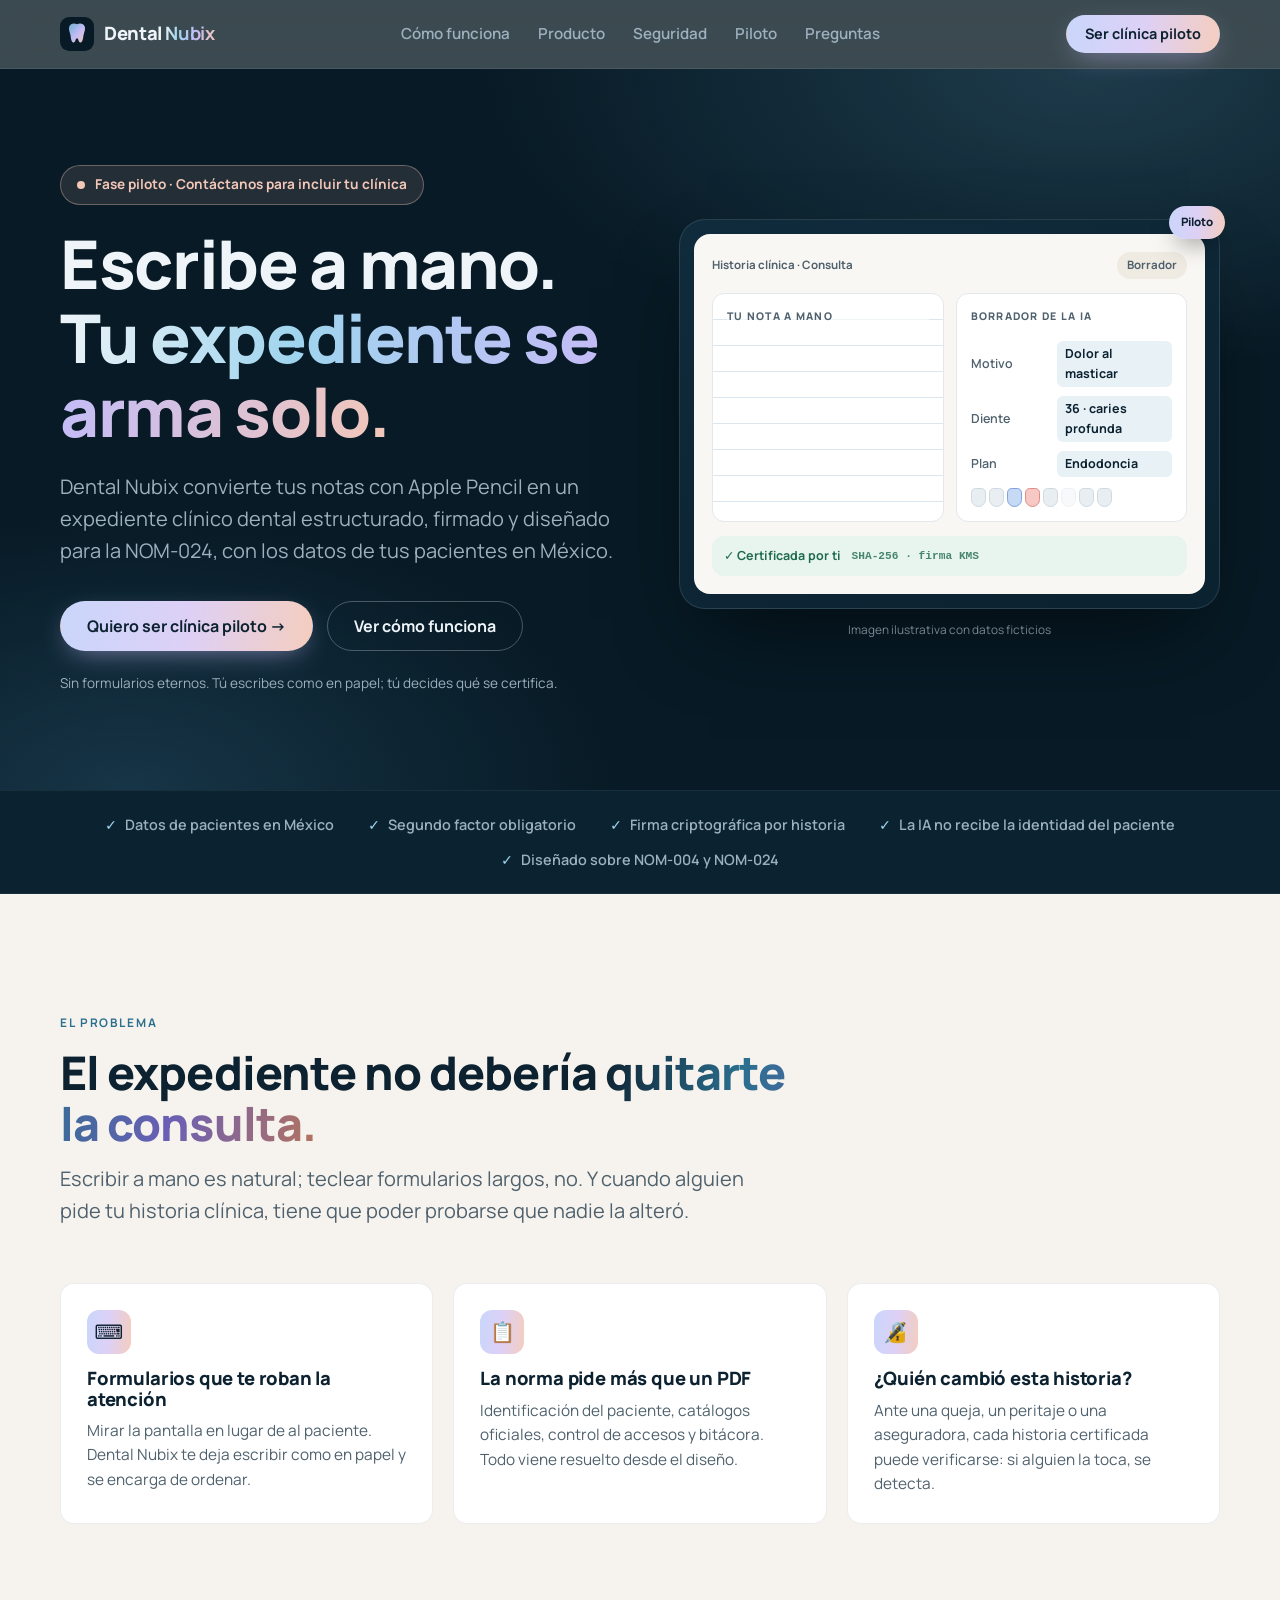
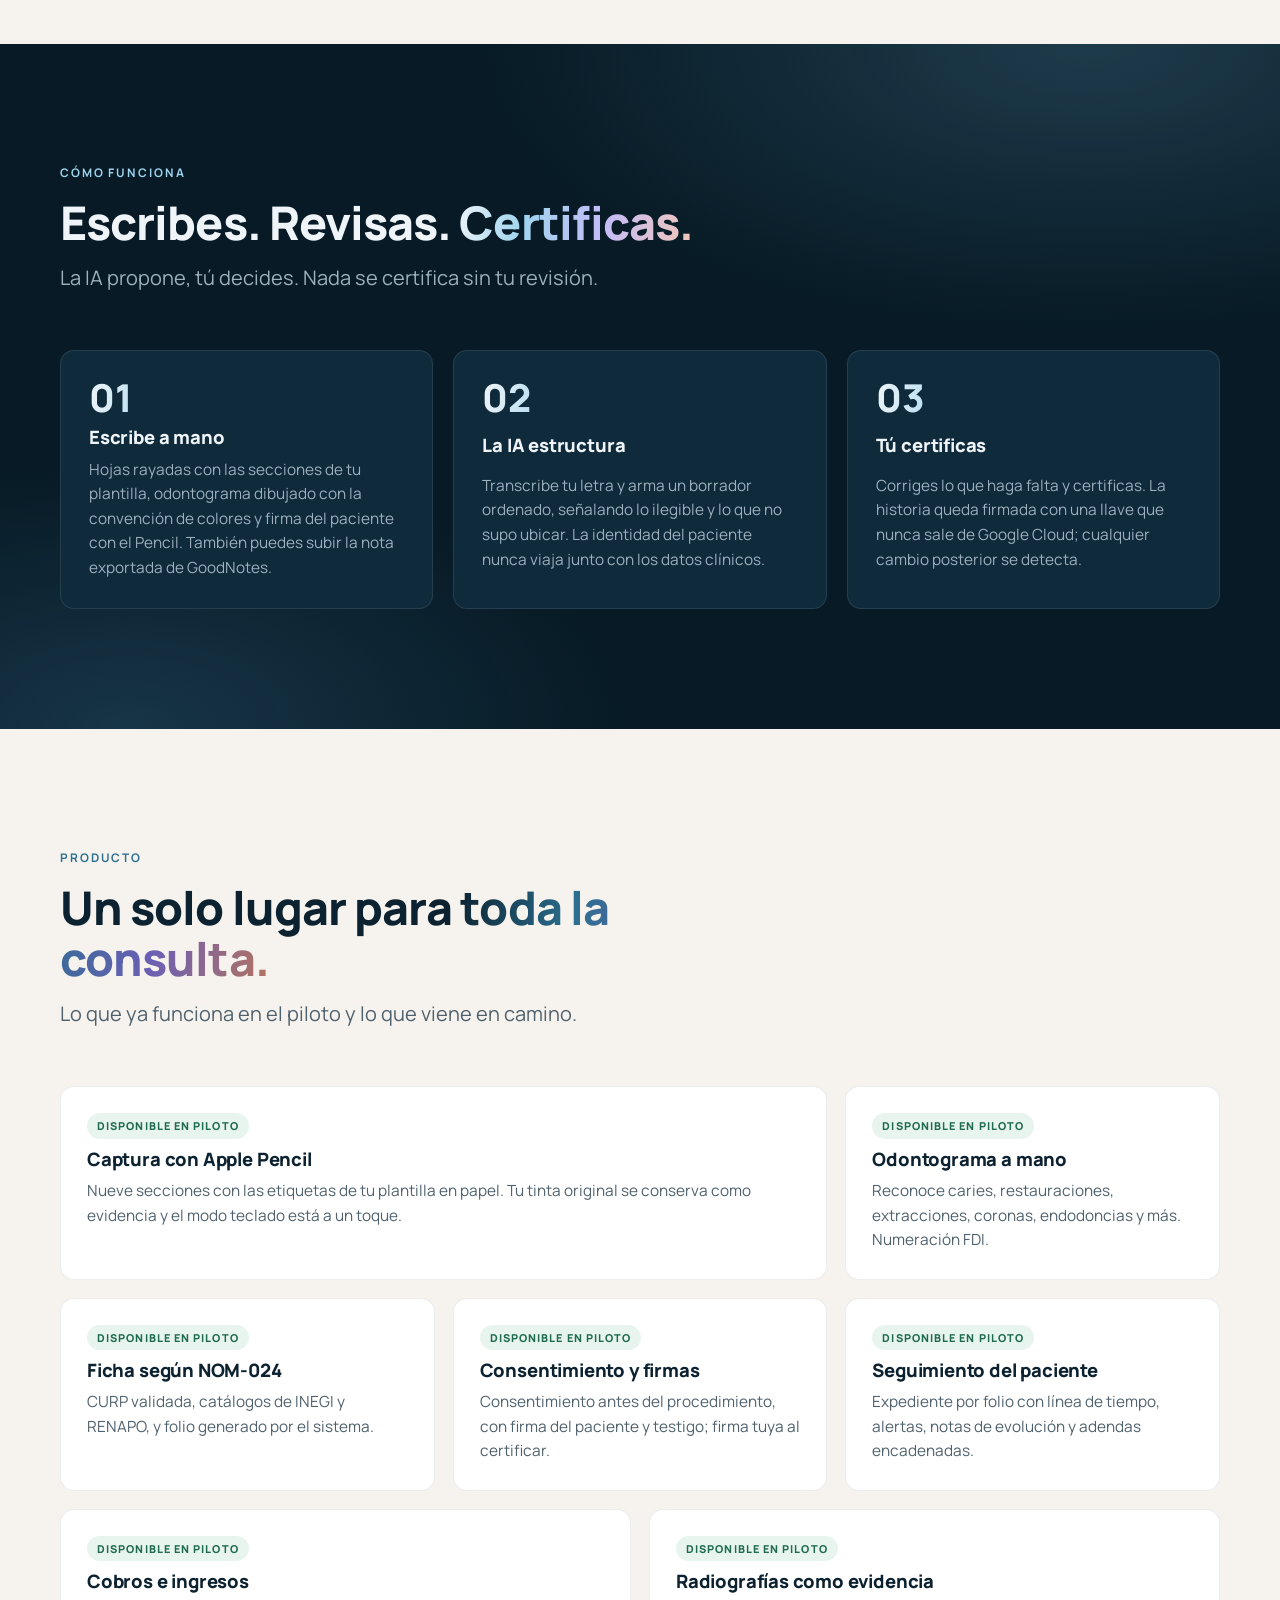
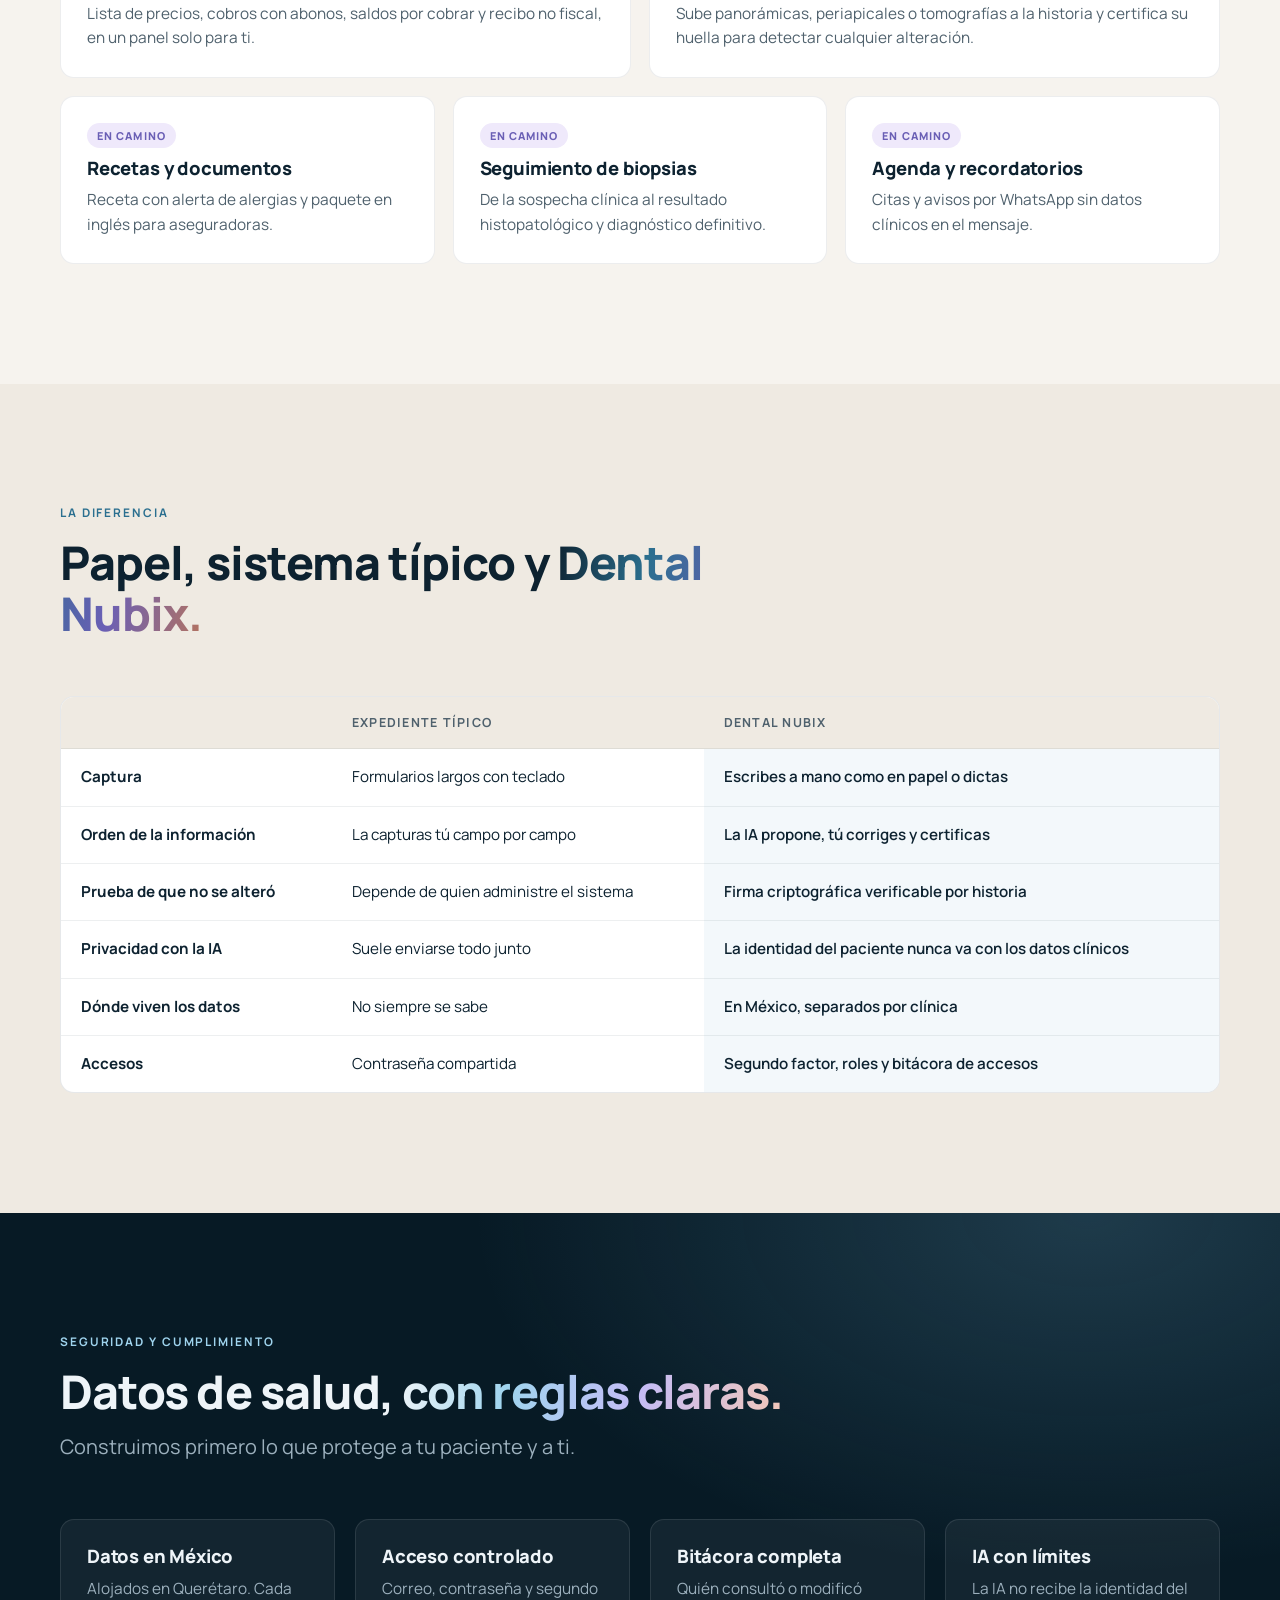
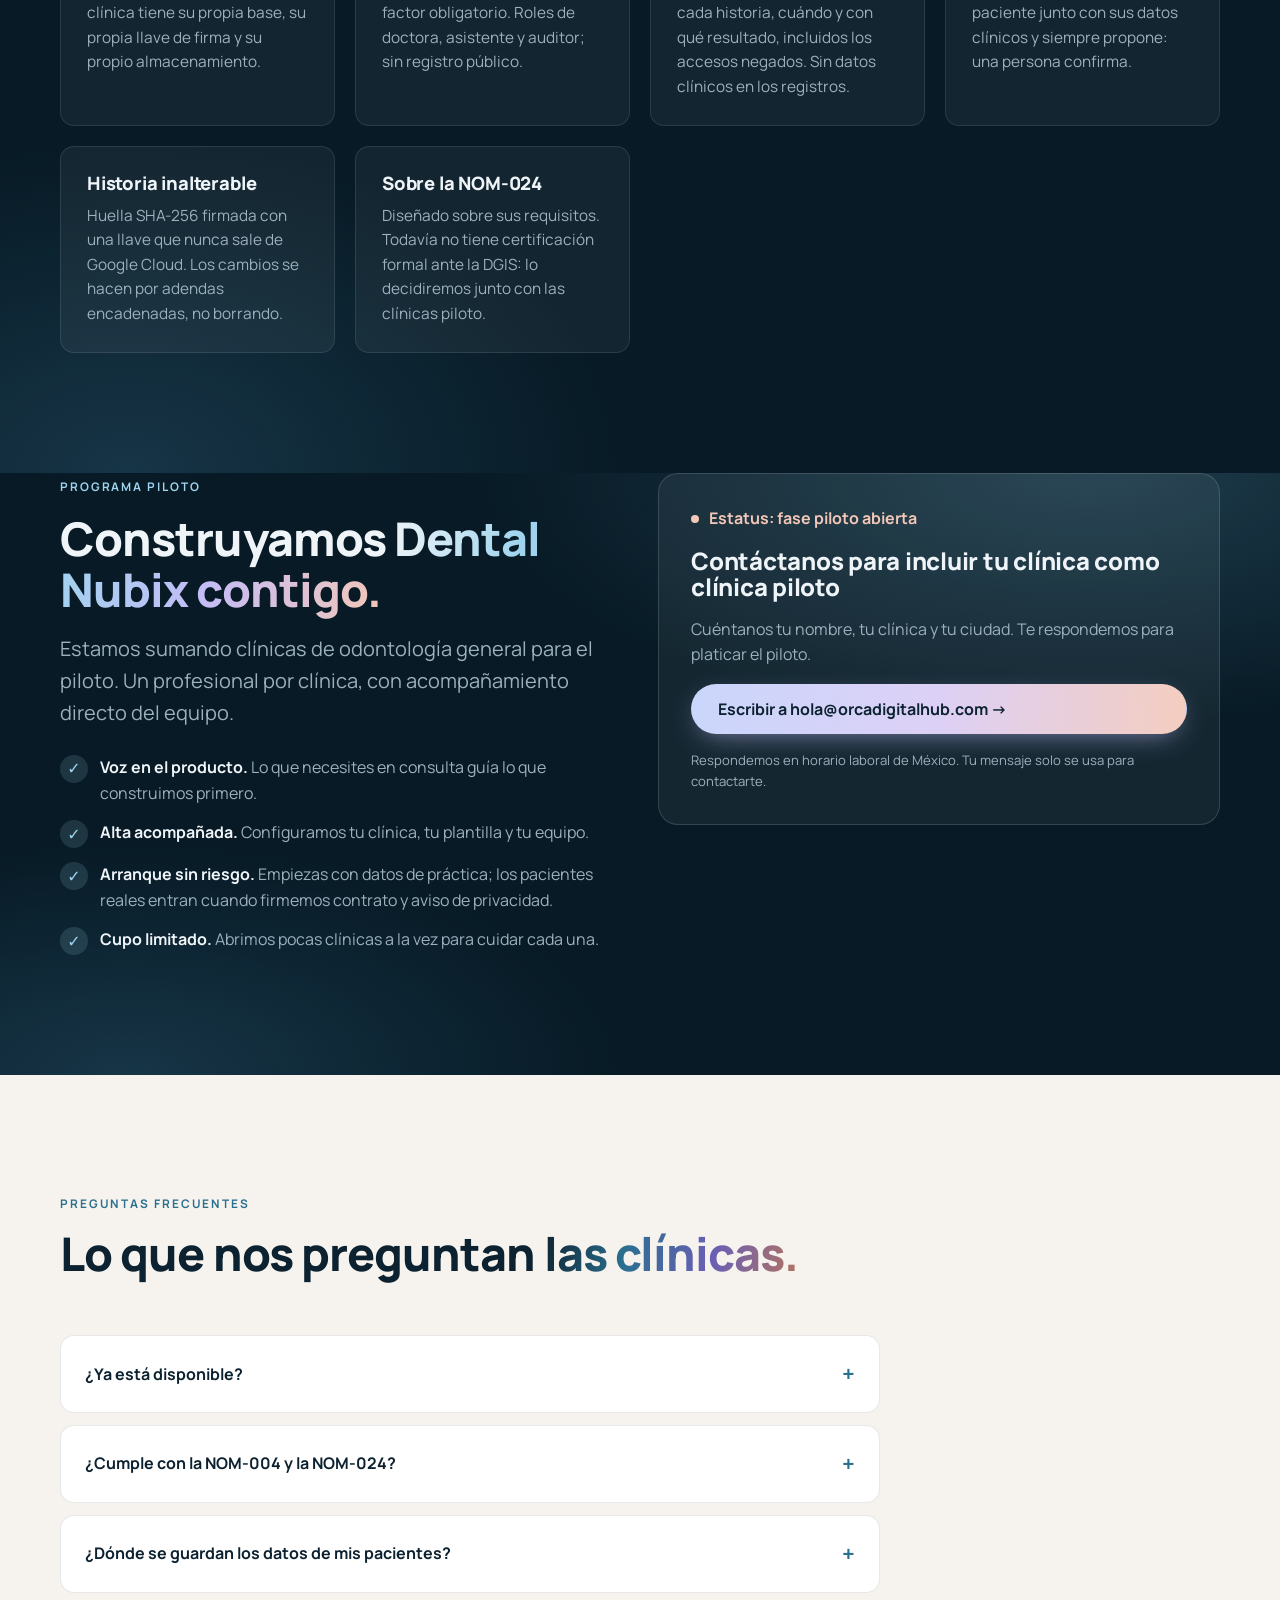
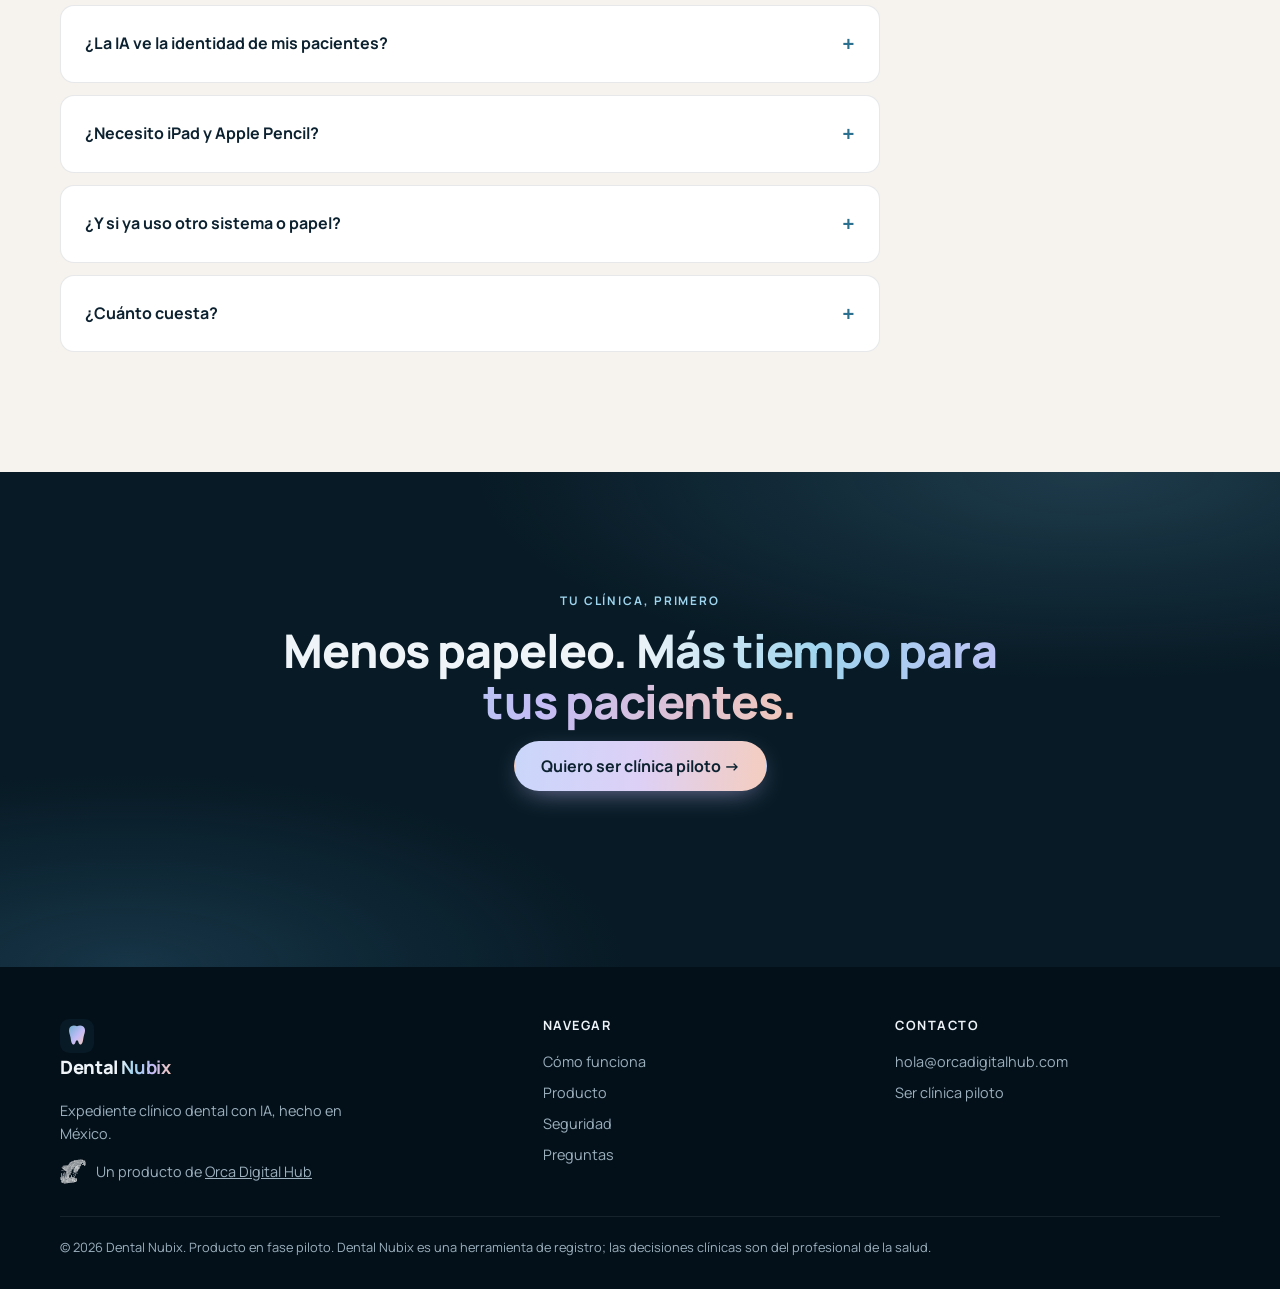
==== index.html @ 97612b0b "Sitio inicial de Dental Nubix (fase piloto) Co-Authored-By: Claude Sonnet 5.5 <noreply@anthropic.com" ====
<!doctype html>
<html lang="es-MX">
<head>
<meta charset="utf-8">
<meta name="viewport" content="width=device-width,initial-scale=1">
<title>Dental Nubix · Expediente clínico dental con IA y Apple Pencil</title>
<meta name="description" content="Escribe a mano con Apple Pencil y Dental Nubix arma tu expediente clínico dental: IA que estructura, firma criptográfica y datos en México. Estamos en fase piloto: contáctanos para ser clínica piloto.">
<link rel="canonical" href="https://dentalnubix.com/">
<link rel="alternate" hreflang="es-MX" href="https://dentalnubix.com/">
<link rel="alternate" hreflang="x-default" href="https://dentalnubix.com/">
<meta name="robots" content="index,follow,max-image-preview:large">
<meta name="theme-color" content="#071a25">
<link rel="icon" href="/favicon.svg" type="image/svg+xml">
<link rel="apple-touch-icon" href="/assets/img/apple-touch-icon.png">
<link rel="preload" href="/assets/fonts/Manrope.woff2" as="font" type="font/woff2" crossorigin>
<link rel="stylesheet" href="/assets/styles.css">
<meta property="og:type" content="website">
<meta property="og:locale" content="es_MX">
<meta property="og:site_name" content="Dental Nubix">
<meta property="og:title" content="Dental Nubix · Escribe a mano. Tu expediente se arma solo.">
<meta property="og:description" content="Expediente clínico dental con Apple Pencil, IA y firma criptográfica. Datos en México. Fase piloto: contáctanos para sumar tu clínica.">
<meta property="og:url" content="https://dentalnubix.com/">
<meta property="og:image" content="https://dentalnubix.com/assets/img/og.png">
<meta property="og:image:width" content="1200"><meta property="og:image:height" content="630">
<meta property="og:image:alt" content="Dental Nubix: expediente clínico dental con IA y Apple Pencil">
<meta name="twitter:card" content="summary_large_image">
<meta name="twitter:title" content="Dental Nubix · Expediente clínico dental con IA">
<meta name="twitter:description" content="Escribe a mano, la IA estructura, tú certificas. Fase piloto abierta para clínicas dentales en México.">
<meta name="twitter:image" content="https://dentalnubix.com/assets/img/og.png">
<script type="application/ld+json">
{"@context":"https://schema.org","@graph":[
{"@type":"Organization","@id":"https://dentalnubix.com/#org","name":"Dental Nubix","url":"https://dentalnubix.com/","logo":"https://dentalnubix.com/assets/img/logo.svg","parentOrganization":{"@type":"Organization","name":"Orca Digital Hub"},"email":"hola@orcadigitalhub.com","areaServed":"MX"},
{"@type":"WebSite","@id":"https://dentalnubix.com/#web","url":"https://dentalnubix.com/","name":"Dental Nubix","inLanguage":"es-MX","publisher":{"@id":"https://dentalnubix.com/#org"}},
{"@type":"SoftwareApplication","name":"Dental Nubix","applicationCategory":"HealthApplication","applicationSubCategory":"Expediente clínico electrónico para odontología","operatingSystem":"iPadOS, Web","inLanguage":"es-MX","description":"Expediente clínico electrónico para clínicas dentales en México con captura a mano con Apple Pencil, IA que estructura la historia, firma criptográfica y datos alojados en México. En fase piloto.","url":"https://dentalnubix.com/","publisher":{"@id":"https://dentalnubix.com/#org"}},
{"@type":"FAQPage","mainEntity":[
{"@type":"Question","name":"¿Qué es Dental Nubix?","acceptedAnswer":{"@type":"Answer","text":"Es un expediente clínico electrónico para odontología. Escribes a mano con Apple Pencil, la IA propone un borrador estructurado, tú lo revisas y lo certificas con firma criptográfica."}},
{"@type":"Question","name":"¿Ya está disponible?","acceptedAnswer":{"@type":"Answer","text":"Está en fase piloto. Estamos sumando clínicas dentales piloto; contáctanos para incluir la tuya."}},
{"@type":"Question","name":"¿Cumple con la NOM-004 y la NOM-024?","acceptedAnswer":{"@type":"Answer","text":"Se diseñó sobre los requisitos de la NOM-004-SSA3-2012 y la NOM-024-SSA3-2012: ficha de identificación, catálogos oficiales, doble factor, roles, bitácora y documentos con integridad verificable. Aún no cuenta con certificación formal ante la DGIS."}},
{"@type":"Question","name":"¿Dónde se guardan los datos de mis pacientes?","acceptedAnswer":{"@type":"Answer","text":"En México. Cada clínica tiene su propia base de datos, su propia llave de firma y su propio almacenamiento, separados de los demás."}},
{"@type":"Question","name":"¿La IA ve la identidad de mis pacientes?","acceptedAnswer":{"@type":"Answer","text":"No. La IA nunca recibe la identidad del paciente junto con sus datos clínicos, y lo que propone lo confirma siempre una persona."}},
{"@type":"Question","name":"¿Necesito iPad y Apple Pencil?","acceptedAnswer":{"@type":"Answer","text":"La experiencia está pensada para iPad con Apple Pencil, y también puedes capturar con teclado o cargar notas escritas a mano en PDF."}},
{"@type":"Question","name":"¿Cuánto cuesta?","acceptedAnswer":{"@type":"Answer","text":"Durante el piloto definimos las condiciones junto con las clínicas participantes. Escríbenos y te contamos."}}
]}]}
</script>
</head>
<body>
<a class="skip" href="#contenido">Saltar al contenido</a>

<header class="top">
  <div class="wrap bar">
    <a class="brand" href="/" aria-label="Dental Nubix, inicio"><img src="/assets/img/logo.svg" width="34" height="34" alt=""><span>Dental <b>Nubix</b></span></a>
    <nav class="main" aria-label="Principal">
      <a href="#como-funciona">Cómo funciona</a>
      <a href="#producto">Producto</a>
      <a href="#seguridad">Seguridad</a>
      <a href="#piloto">Piloto</a>
      <a href="#faq">Preguntas</a>
    </nav>
    <a class="btn btn-pill btn-sm" href="#piloto">Ser clínica piloto</a>
  </div>
</header>

<main id="contenido">

<section class="ocean hero">
  <div class="wrap hero-grid">
    <div>
      <a class="pilot-chip" href="#piloto"><span class="pulse"></span>Fase piloto · Contáctanos para incluir tu clínica</a>
      <h1 class="two">Escribe a mano. <b>Tu expediente se arma solo.</b></h1>
      <p class="lead">Dental Nubix convierte tus notas con Apple Pencil en un expediente clínico dental estructurado, firmado y diseñado para la NOM-024, con los datos de tus pacientes en México.</p>
      <div class="cta-row">
        <a class="btn btn-pill" href="#piloto">Quiero ser clínica piloto →</a>
        <a class="btn btn-ghost" href="#como-funciona">Ver cómo funciona</a>
      </div>
      <p class="hero-note">Sin formularios eternos. Tú escribes como en papel; tú decides qué se certifica.</p>
    </div>

    <div class="hero-vis">
      <div class="mock" aria-hidden="true">
        <span class="float-badge">Piloto</span>
        <div class="mock-inner">
          <div class="mock-bar"><span>Historia clínica · Consulta</span><i>Borrador</i></div>
          <div class="panes">
            <div class="pane note">
              <small>Tu nota a mano</small>
              <svg viewBox="0 0 200 110" class="draw"><path d="M6 14c10-8 12 8 22 0s10 8 20 0 12 6 22-2 10 6 20 0 14 4 22-2"/><path d="M6 40c12-8 12 8 24 0s12 8 24-2 12 6 24 0 12 6 24-2 14 4 24-1"/><path d="M6 66c10-6 14 8 26 0s10 6 22 0 14 6 26-2 10 6 22 0"/><path d="M6 92c14-8 12 8 26 0s12 6 24-2 16 6 28 0"/></svg>
            </div>
            <div class="pane struct">
              <small>Borrador de la IA</small>
              <div class="field"><span>Motivo</span><b>Dolor al masticar</b></div>
              <div class="field"><span>Diente</span><b>36 · caries profunda</b></div>
              <div class="field"><span>Plan</span><b>Endodoncia</b></div>
              <div class="teeth" title="Odontograma">
                <i></i><i></i><i class="b"></i><i class="r"></i><i></i><i class="x"></i><i></i><i></i>
              </div>
            </div>
          </div>
          <div class="signed"><span>✓ Certificada por ti</span><code>SHA-256 · firma KMS</code></div>
        </div>
      </div>
      <p class="fake">Imagen ilustrativa con datos ficticios</p>
    </div>
  </div>
</section>

<section class="trust" aria-label="Garantías">
  <div class="wrap"><ul>
    <li>Datos de pacientes en México</li>
    <li>Segundo factor obligatorio</li>
    <li>Firma criptográfica por historia</li>
    <li>La IA no recibe la identidad del paciente</li>
    <li>Diseñado sobre NOM-004 y NOM-024</li>
  </ul></div>
</section>

<section id="problema">
  <div class="wrap">
    <div class="head rv"><span class="eyebrow">El problema</span><h2 class="two">El expediente no debería <b>quitarte la consulta.</b></h2><p class="lead">Escribir a mano es natural; teclear formularios largos, no. Y cuando alguien pide tu historia clínica, tiene que poder probarse que nadie la alteró.</p></div>
    <div class="grid g3">
      <article class="card rv"><div class="ico">⌨️</div><h3>Formularios que te roban la atención</h3><p>Mirar la pantalla en lugar de al paciente. Dental Nubix te deja escribir como en papel y se encarga de ordenar.</p></article>
      <article class="card rv"><div class="ico">📋</div><h3>La norma pide más que un PDF</h3><p>Identificación del paciente, catálogos oficiales, control de accesos y bitácora. Todo viene resuelto desde el diseño.</p></article>
      <article class="card rv"><div class="ico">🔏</div><h3>¿Quién cambió esta historia?</h3><p>Ante una queja, un peritaje o una aseguradora, cada historia certificada puede verificarse: si alguien la toca, se detecta.</p></article>
    </div>
  </div>
</section>

<section class="ocean" id="como-funciona">
  <div class="wrap">
    <div class="head rv"><span class="eyebrow">Cómo funciona</span><h2 class="two">Escribes. Revisas. <b>Certificas.</b></h2><p class="lead">La IA propone, tú decides. Nada se certifica sin tu revisión.</p></div>
    <div class="steps">
      <div class="step rv"><h3>Escribe a mano</h3><p>Hojas rayadas con las secciones de tu plantilla, odontograma dibujado con la convención de colores y firma del paciente con el Pencil. También puedes subir la nota exportada de GoodNotes.</p></div>
      <div class="step rv"><h3>La IA estructura</h3><p>Transcribe tu letra y arma un borrador ordenado, señalando lo ilegible y lo que no supo ubicar. La identidad del paciente nunca viaja junto con los datos clínicos.</p></div>
      <div class="step rv"><h3>Tú certificas</h3><p>Corriges lo que haga falta y certificas. La historia queda firmada con una llave que nunca sale de Google Cloud; cualquier cambio posterior se detecta.</p></div>
    </div>
  </div>
</section>

<section id="producto">
  <div class="wrap">
    <div class="head rv"><span class="eyebrow">Producto</span><h2 class="two">Un solo lugar para <b>toda la consulta.</b></h2><p class="lead">Lo que ya funciona en el piloto y lo que viene en camino.</p></div>
    <div class="feat">
      <article class="card w4 rv"><span class="tag">Disponible en piloto</span><h3>Captura con Apple Pencil</h3><p>Nueve secciones con las etiquetas de tu plantilla en papel. Tu tinta original se conserva como evidencia y el modo teclado está a un toque.</p></article>
      <article class="card w2 rv"><span class="tag">Disponible en piloto</span><h3>Odontograma a mano</h3><p>Reconoce caries, restauraciones, extracciones, coronas, endodoncias y más. Numeración FDI.</p></article>
      <article class="card w2 rv"><span class="tag">Disponible en piloto</span><h3>Ficha según NOM-024</h3><p>CURP validada, catálogos de INEGI y RENAPO, y folio generado por el sistema.</p></article>
      <article class="card w2 rv"><span class="tag">Disponible en piloto</span><h3>Consentimiento y firmas</h3><p>Consentimiento antes del procedimiento, con firma del paciente y testigo; firma tuya al certificar.</p></article>
      <article class="card w2 rv"><span class="tag">Disponible en piloto</span><h3>Seguimiento del paciente</h3><p>Expediente por folio con línea de tiempo, alertas, notas de evolución y adendas encadenadas.</p></article>
      <article class="card w3 rv"><span class="tag">Disponible en piloto</span><h3>Cobros e ingresos</h3><p>Lista de precios, cobros con abonos, saldos por cobrar y recibo no fiscal, en un panel solo para ti.</p></article>
      <article class="card w3 rv"><span class="tag">Disponible en piloto</span><h3>Radiografías como evidencia</h3><p>Sube panorámicas, periapicales o tomografías a la historia y certifica su huella para detectar cualquier alteración.</p></article>
      <article class="card w2 rv"><span class="tag soon">En camino</span><h3>Recetas y documentos</h3><p>Receta con alerta de alergias y paquete en inglés para aseguradoras.</p></article>
      <article class="card w2 rv"><span class="tag soon">En camino</span><h3>Seguimiento de biopsias</h3><p>De la sospecha clínica al resultado histopatológico y diagnóstico definitivo.</p></article>
      <article class="card w2 rv"><span class="tag soon">En camino</span><h3>Agenda y recordatorios</h3><p>Citas y avisos por WhatsApp sin datos clínicos en el mensaje.</p></article>
    </div>
  </div>
</section>

<section class="paper-2" id="comparativa">
  <div class="wrap">
    <div class="head rv"><span class="eyebrow">La diferencia</span><h2 class="two">Papel, sistema típico y <b>Dental Nubix.</b></h2></div>
    <div class="scroll rv"><table class="table">
      <thead><tr><th scope="col"></th><th scope="col">Expediente típico</th><th scope="col">Dental Nubix</th></tr></thead>
      <tbody>
        <tr><td>Captura</td><td>Formularios largos con teclado</td><td>Escribes a mano como en papel o dictas</td></tr>
        <tr><td>Orden de la información</td><td>La capturas tú campo por campo</td><td>La IA propone, tú corriges y certificas</td></tr>
        <tr><td>Prueba de que no se alteró</td><td>Depende de quien administre el sistema</td><td>Firma criptográfica verificable por historia</td></tr>
        <tr><td>Privacidad con la IA</td><td>Suele enviarse todo junto</td><td>La identidad del paciente nunca va con los datos clínicos</td></tr>
        <tr><td>Dónde viven los datos</td><td>No siempre se sabe</td><td>En México, separados por clínica</td></tr>
        <tr><td>Accesos</td><td>Contraseña compartida</td><td>Segundo factor, roles y bitácora de accesos</td></tr>
      </tbody>
    </table></div>
  </div>
</section>

<section class="ocean" id="seguridad">
  <div class="wrap">
    <div class="head rv"><span class="eyebrow">Seguridad y cumplimiento</span><h2 class="two">Datos de salud, <b>con reglas claras.</b></h2><p class="lead">Construimos primero lo que protege a tu paciente y a ti.</p></div>
    <div class="grid g3">
      <article class="card rv"><h3>Datos en México</h3><p>Alojados en Querétaro. Cada clínica tiene su propia base, su propia llave de firma y su propio almacenamiento.</p></article>
      <article class="card rv"><h3>Acceso controlado</h3><p>Correo, contraseña y segundo factor obligatorio. Roles de doctora, asistente y auditor; sin registro público.</p></article>
      <article class="card rv"><h3>Bitácora completa</h3><p>Quién consultó o modificó cada historia, cuándo y con qué resultado, incluidos los accesos negados. Sin datos clínicos en los registros.</p></article>
      <article class="card rv"><h3>IA con límites</h3><p>La IA no recibe la identidad del paciente junto con sus datos clínicos y siempre propone: una persona confirma.</p></article>
      <article class="card rv"><h3>Historia inalterable</h3><p>Huella SHA-256 firmada con una llave que nunca sale de Google Cloud. Los cambios se hacen por adendas encadenadas, no borrando.</p></article>
      <article class="card rv"><h3>Sobre la NOM-024</h3><p>Diseñado sobre sus requisitos. Todavía no tiene certificación formal ante la DGIS: lo decidiremos junto con las clínicas piloto.</p></article>
    </div>
  </div>
</section>

<section class="ocean" id="piloto" style="padding-top:0">
  <div class="wrap pilot">
    <div class="rv">
      <span class="eyebrow">Programa piloto</span>
      <h2 class="two" style="margin:14px 0 18px">Construyamos <b>Dental Nubix contigo.</b></h2>
      <p class="lead" style="margin-bottom:26px">Estamos sumando clínicas de odontología general para el piloto. Un profesional por clínica, con acompañamiento directo del equipo.</p>
      <ul class="perks">
        <li><span><b>Voz en el producto.</b> Lo que necesites en consulta guía lo que construimos primero.</span></li>
        <li><span><b>Alta acompañada.</b> Configuramos tu clínica, tu plantilla y tu equipo.</span></li>
        <li><span><b>Arranque sin riesgo.</b> Empiezas con datos de práctica; los pacientes reales entran cuando firmemos contrato y aviso de privacidad.</span></li>
        <li><span><b>Cupo limitado.</b> Abrimos pocas clínicas a la vez para cuidar cada una.</span></li>
      </ul>
    </div>
    <div class="panel rv">
      <div class="status"><span class="pulse"></span>Estatus: fase piloto abierta</div>
      <h3 style="font-size:1.5rem">Contáctanos para incluir tu clínica como clínica piloto</h3>
      <p class="lead" style="font-size:1rem">Cuéntanos tu nombre, tu clínica y tu ciudad. Te respondemos para platicar el piloto.</p>
      <a class="btn btn-pill" href="mailto:hola@orcadigitalhub.com?subject=Quiero%20ser%20cl%C3%ADnica%20piloto%20de%20Dental%20Nubix&body=Hola%2C%20quiero%20incluir%20mi%20cl%C3%ADnica%20como%20piloto.%0A%0ANombre%3A%0ACl%C3%ADnica%3A%0ACiudad%3A%0ATel%C3%A9fono%20o%20WhatsApp%3A">Escribir a hola@orcadigitalhub.com →</a>
      <p class="small">Respondemos en horario laboral de México. Tu mensaje solo se usa para contactarte.</p>
    </div>
  </div>
</section>

<section id="faq">
  <div class="wrap">
    <div class="head rv"><span class="eyebrow">Preguntas frecuentes</span><h2 class="two">Lo que nos preguntan <b>las clínicas.</b></h2></div>
    <div class="faq rv">
      <details><summary>¿Ya está disponible?</summary><p>Está en fase piloto. Estamos sumando clínicas dentales piloto; contáctanos para incluir la tuya.</p></details>
      <details><summary>¿Cumple con la NOM-004 y la NOM-024?</summary><p>Se diseñó sobre sus requisitos: ficha de identificación, catálogos oficiales, doble factor, roles, bitácora y documentos con integridad verificable. Aún no cuenta con certificación formal ante la DGIS.</p></details>
      <details><summary>¿Dónde se guardan los datos de mis pacientes?</summary><p>En México. Cada clínica tiene su propia base de datos, su propia llave de firma y su propio almacenamiento, separados de los demás.</p></details>
      <details><summary>¿La IA ve la identidad de mis pacientes?</summary><p>No. La IA nunca recibe la identidad del paciente junto con sus datos clínicos, y lo que propone lo confirma siempre una persona.</p></details>
      <details><summary>¿Necesito iPad y Apple Pencil?</summary><p>La experiencia está pensada para iPad con Apple Pencil. También puedes capturar con teclado o cargar notas escritas a mano en PDF.</p></details>
      <details><summary>¿Y si ya uso otro sistema o papel?</summary><p>En el piloto vemos contigo cómo pasar tu plantilla y tus pacientes. Cuéntanos tu caso.</p></details>
      <details><summary>¿Cuánto cuesta?</summary><p>Durante el piloto definimos las condiciones junto con las clínicas participantes. Escríbenos y te contamos.</p></details>
    </div>
  </div>
</section>

<section class="ocean final">
  <div class="wrap">
    <div class="head rv"><span class="eyebrow">Tu clínica, primero</span><h2 class="two">Menos papeleo. <b>Más tiempo para tus pacientes.</b></h2><a class="btn btn-pill" href="mailto:hola@orcadigitalhub.com?subject=Quiero%20ser%20cl%C3%ADnica%20piloto%20de%20Dental%20Nubix&body=Hola%2C%20quiero%20incluir%20mi%20cl%C3%ADnica%20como%20piloto.%0A%0ANombre%3A%0ACl%C3%ADnica%3A%0ACiudad%3A%0ATel%C3%A9fono%20o%20WhatsApp%3A">Quiero ser clínica piloto →</a></div>
  </div>
</section>
</main>

<footer>
  <div class="wrap">
    <div class="foot">
      <div>
        <a class="brand" href="/"><img src="/assets/img/logo.svg" width="34" height="34" alt=""><span>Dental <b>Nubix</b></span></a>
        <p style="margin-top:12px;max-width:34ch">Expediente clínico dental con IA, hecho en México.</p>
        <div class="orcaline"><img src="/assets/img/orca-blanco.svg" width="26" height="25" alt=""><span>Un producto de <a href="https://orcadigitalhub.com" rel="noopener" style="display:inline;text-decoration:underline">Orca Digital Hub</a></span></div>
      </div>
      <div><h4>Navegar</h4><a href="#como-funciona">Cómo funciona</a><a href="#producto">Producto</a><a href="#seguridad">Seguridad</a><a href="#faq">Preguntas</a></div>
      <div><h4>Contacto</h4><a href="mailto:hola@orcadigitalhub.com?subject=Quiero%20ser%20cl%C3%ADnica%20piloto%20de%20Dental%20Nubix&body=Hola%2C%20quiero%20incluir%20mi%20cl%C3%ADnica%20como%20piloto.%0A%0ANombre%3A%0ACl%C3%ADnica%3A%0ACiudad%3A%0ATel%C3%A9fono%20o%20WhatsApp%3A">hola@orcadigitalhub.com</a><a href="#piloto">Ser clínica piloto</a></div>
    </div>
    <p class="legal">© <span id="y">2026</span> Dental Nubix. Producto en fase piloto. Dental Nubix es una herramienta de registro; las decisiones clínicas son del profesional de la salud.</p>
  </div>
</footer>

<script>
document.getElementById('y').textContent=new Date().getFullYear();
(function(){var els=document.querySelectorAll('.rv');
if(!('IntersectionObserver' in window)){els.forEach(function(e){e.classList.add('in')});return}
var io=new IntersectionObserver(function(es){es.forEach(function(x){if(x.isIntersecting){x.target.classList.add('in');io.unobserve(x.target)}})},{rootMargin:'0px 0px -8% 0px'});
els.forEach(function(e){io.observe(e)});})();
</script>
</body>
</html>
---- assets/styles.css ----
@font-face{font-family:"Manrope";src:url("fonts/Manrope.woff2") format("woff2");font-weight:200 800;font-display:swap}
:root{
  --ink:#071a25;--ink-2:#0b2230;--ink-3:#0f2a3a;--deep:#03101a;
  --foam:#eef4f8;--mist:#9cb0bd;
  --accent:#2b6f8f;--accent-mid:#4585ab;--accent-light:#6fb0d2;--glow:#9fd4ee;
  --lav:#c4bcf6;--peach:#f3c7b8;
  --paper:#f6f3ee;--paper-2:#efeae2;--paper-ink:#0d2230;--paper-dim:#4f616d;--violet:#6a5fb5;
  --ok:#2f8f6b;
  --grad-ocean:linear-gradient(100deg,#eef4f8 0%,#9fd4ee 28%,#c4bcf6 62%,#f3c7b8 100%);
  --grad-paper:linear-gradient(100deg,#0d2230 0%,#2b6f8f 32%,#6a5fb5 66%,#b4735f 100%);
  --pill:linear-gradient(95deg,#cad6fb 0%,#ddd0f6 50%,#f4cdbf 100%);
  --r:14px;--wrap:1160px;
}
*{box-sizing:border-box}
html{scroll-behavior:smooth;-webkit-text-size-adjust:100%}
body{margin:0;font-family:"Manrope",ui-sans-serif,system-ui,sans-serif;color:var(--paper-ink);background:var(--paper);line-height:1.6;-webkit-font-smoothing:antialiased}
img,svg{max-width:100%;display:block}
a{color:inherit}
.wrap{width:min(100% - 32px,var(--wrap));margin-inline:auto}
.skip{position:absolute;left:-999px;top:8px;background:#fff;color:#000;padding:8px 14px;border-radius:8px;z-index:100}
.skip:focus{left:8px}
:focus-visible{outline:3px solid var(--accent-light);outline-offset:3px;border-radius:6px}

/* tipografía */
h1,h2,h3{line-height:1.1;margin:0;letter-spacing:-.02em;font-weight:800}
h1{font-size:clamp(2.3rem,6vw,4.2rem)}
h2{font-size:clamp(1.8rem,4vw,2.9rem)}
h3{font-size:1.15rem;letter-spacing:-.01em}
p{margin:0}
.eyebrow{font-size:.74rem;font-weight:700;letter-spacing:.16em;text-transform:uppercase;color:var(--accent)}
.ocean .eyebrow{color:var(--glow)}
.two b{font-weight:800;background:var(--grad-paper);-webkit-background-clip:text;background-clip:text;color:transparent}
.ocean .two b{background:var(--grad-ocean);-webkit-background-clip:text;background-clip:text;color:transparent}
.lead{font-size:clamp(1.05rem,2vw,1.25rem);color:var(--paper-dim);max-width:60ch}
.ocean .lead{color:var(--mist)}

/* secciones */
section{padding:clamp(64px,10vw,120px) 0}
.ocean{background:radial-gradient(ellipse 80% 70% at 85% 0%,rgba(111,176,210,.22),transparent 60%),radial-gradient(ellipse 60% 60% at 10% 100%,rgba(69,133,171,.25),transparent 65%),var(--ink);color:var(--foam)}
.paper-2{background:var(--paper-2)}
.head{display:grid;gap:14px;margin-bottom:clamp(32px,5vw,56px);max-width:760px}

/* botones */
.btn{display:inline-flex;align-items:center;gap:10px;font:700 1rem/1 "Manrope",sans-serif;padding:16px 26px;border-radius:999px;text-decoration:none;border:1px solid transparent;cursor:pointer;transition:transform .2s,box-shadow .2s}
.btn-pill{background:var(--pill);color:#0d2230;box-shadow:0 8px 28px -10px rgba(196,188,246,.7)}
.btn-pill:hover{transform:translateY(-2px);box-shadow:0 14px 32px -10px rgba(196,188,246,.9)}
.btn-ghost{border-color:rgba(238,244,248,.28);color:var(--foam)}
.btn-ghost:hover{background:rgba(238,244,248,.08)}
.btn-dark{background:var(--ink);color:var(--foam)}
.btn-dark:hover{transform:translateY(-2px)}
.btn-sm{padding:11px 18px;font-size:.9rem}

/* header */
header.top{position:sticky;top:0;z-index:50;background:rgba(7,26,37,.78);backdrop-filter:saturate(1.4) blur(14px);-webkit-backdrop-filter:saturate(1.4) blur(14px);border-bottom:1px solid rgba(238,244,248,.08)}
.bar{display:flex;align-items:center;justify-content:space-between;gap:16px;height:68px}
.brand{display:flex;align-items:center;gap:10px;text-decoration:none;color:var(--foam);font-weight:800;font-size:1.15rem;letter-spacing:-.02em}
.brand img{width:34px;height:34px}
.brand span b{background:var(--grad-ocean);-webkit-background-clip:text;background-clip:text;color:transparent}
nav.main{display:flex;gap:28px}
nav.main a{color:var(--mist);text-decoration:none;font-weight:600;font-size:.95rem;transition:color .2s}
nav.main a:hover{color:var(--foam)}
@media(max-width:860px){nav.main{display:none}}

/* hero */
.hero{padding-top:clamp(48px,8vw,96px);padding-bottom:clamp(56px,8vw,96px);overflow:hidden;position:relative}
.hero-grid{display:grid;gap:56px;align-items:center;grid-template-columns:minmax(0,1fr)}
@media(min-width:960px){.hero-grid{grid-template-columns:minmax(0,1.02fr) minmax(0,.98fr)}}
.pilot-chip{display:inline-flex;align-items:center;gap:10px;padding:8px 16px;border-radius:999px;background:rgba(243,199,184,.12);border:1px solid rgba(243,199,184,.35);color:var(--peach);font-weight:700;font-size:.85rem;margin-bottom:22px;text-decoration:none}
.pulse{width:8px;height:8px;border-radius:50%;background:var(--peach);box-shadow:0 0 0 0 rgba(243,199,184,.6);animation:pulse 2.4s infinite}
@keyframes pulse{70%{box-shadow:0 0 0 10px rgba(243,199,184,0)}100%{box-shadow:0 0 0 0 rgba(243,199,184,0)}}
.hero h1{margin-bottom:22px}
.hero .lead{margin-bottom:34px}
.cta-row{display:flex;flex-wrap:wrap;gap:14px}
.hero-note{margin-top:22px;font-size:.85rem;color:var(--mist)}

/* mock del producto */
.mock{position:relative;background:linear-gradient(160deg,#102b3c,#0b2230);border:1px solid rgba(238,244,248,.12);border-radius:26px;padding:14px;box-shadow:0 40px 80px -30px rgba(0,0,0,.6)}
.mock-inner{background:#f9f7f3;border-radius:16px;padding:18px;color:var(--paper-ink);display:grid;gap:14px}
.mock-bar{display:flex;justify-content:space-between;align-items:center;font-size:.72rem;font-weight:700;color:var(--paper-dim)}
.mock-bar i{font-style:normal;background:var(--paper-2);padding:4px 10px;border-radius:999px}
.panes{display:grid;gap:12px}
@media(min-width:520px){.panes{grid-template-columns:1fr 1fr}}
.pane{border-radius:12px;padding:14px;min-height:190px}
.note{background:repeating-linear-gradient(#fff 0 25px,#dbe6ee 25px 26px);border:1px solid #e3e8ec;position:relative}
.note small,.struct small{display:block;font-size:.66rem;font-weight:800;letter-spacing:.12em;text-transform:uppercase;color:var(--paper-dim);margin-bottom:8px;background:#fff9;padding-right:6px}
.note svg{width:100%;height:auto;stroke:#1d3f8f;fill:none;stroke-width:1.7;stroke-linecap:round;stroke-linejoin:round}
.note .draw path{stroke-dasharray:420;stroke-dashoffset:420;animation:draw 5s ease forwards infinite}
.note .draw path:nth-child(2){animation-delay:.7s}.note .draw path:nth-child(3){animation-delay:1.4s}.note .draw path:nth-child(4){animation-delay:2.1s}
@keyframes draw{0%{stroke-dashoffset:420}45%,90%{stroke-dashoffset:0}100%{stroke-dashoffset:0;opacity:.0}}
.struct{background:#fff;border:1px solid #e3e8ec;display:grid;gap:9px;align-content:start}
.field{display:grid;grid-template-columns:78px 1fr;gap:8px;font-size:.78rem;align-items:center}
.field span{color:var(--paper-dim);font-weight:600}
.field b{font-weight:700;background:var(--accent-tint,#e7f1f6);padding:3px 8px;border-radius:6px}
.teeth{display:flex;gap:3px;margin-top:2px}
.teeth i{width:15px;height:19px;border-radius:5px 5px 8px 8px;background:#e9eef2;border:1px solid #cfd9e0}
.teeth i.r{background:#f6c9c5;border-color:#e08d86}.teeth i.b{background:#c6d9f5;border-color:#7ea4de}.teeth i.x{opacity:.35}
.signed{display:flex;align-items:center;gap:10px;padding:10px 12px;border-radius:12px;background:#e8f5ef;color:#1f6b4d;font-size:.78rem;font-weight:700}
.signed code{font:600 .7rem ui-monospace,Menlo,monospace;opacity:.8}
.float-badge{position:absolute;right:-6px;top:-14px;background:var(--pill);color:#0d2230;font-weight:800;font-size:.72rem;padding:7px 12px;border-radius:999px;box-shadow:0 10px 24px -8px rgba(0,0,0,.5)}
.fake{margin-top:12px;font-size:.74rem;color:var(--mist);text-align:center}

/* franja de confianza */
.trust{padding:0;background:var(--ink-2);border-top:1px solid rgba(238,244,248,.06);border-bottom:1px solid rgba(238,244,248,.06)}
.trust ul{list-style:none;margin:0;padding:22px 0;display:flex;flex-wrap:wrap;gap:12px 34px;justify-content:center;color:var(--mist);font-weight:600;font-size:.9rem}
.trust li::before{content:"✓";color:var(--glow);margin-right:8px;font-weight:800}

/* tarjetas */
.grid{display:grid;gap:20px}
.g3{grid-template-columns:repeat(auto-fit,minmax(260px,1fr))}
.card{background:#fff;border:1px solid rgba(13,34,48,.08);border-radius:var(--r);padding:26px;display:grid;gap:10px;align-content:start}
.card p{color:var(--paper-dim);font-size:.96rem}
.card .num{font-size:.78rem;font-weight:800;color:var(--violet);letter-spacing:.14em}
.ico{width:44px;height:44px;border-radius:12px;display:grid;place-items:center;background:var(--pill);color:#0d2230;font-size:1.25rem;margin-bottom:4px}
.ocean .card{background:rgba(238,244,248,.05);border-color:rgba(238,244,248,.1)}
.ocean .card p{color:var(--mist)}

/* pasos */
.steps{counter-reset:s;display:grid;gap:20px;grid-template-columns:minmax(0,1fr)}
@media(min-width:860px){.steps{grid-template-columns:repeat(3,minmax(0,1fr))}}
.step{background:var(--ink-3);border:1px solid rgba(238,244,248,.1);border-radius:var(--r);padding:28px;display:grid;gap:10px}
.step::before{counter-increment:s;content:"0" counter(s);font-weight:800;font-size:2.4rem;background:var(--grad-ocean);-webkit-background-clip:text;background-clip:text;color:transparent;line-height:1}
.step p{color:var(--mist);font-size:.96rem}

/* funciones */
.feat{display:grid;gap:18px;grid-template-columns:minmax(0,1fr)}
@media(min-width:760px){.feat{grid-template-columns:repeat(6,minmax(0,1fr))}.feat .w2{grid-column:span 2}.feat .w3{grid-column:span 3}.feat .w4{grid-column:span 4}}
.feat .card{position:relative}
.tag{justify-self:start;font-size:.68rem;font-weight:800;letter-spacing:.1em;text-transform:uppercase;padding:4px 10px;border-radius:999px;background:#e8f5ef;color:#1f6b4d}
.tag.soon{background:#efe9fb;color:var(--violet)}

/* comparativa */
.table{width:100%;border-collapse:separate;border-spacing:0;background:#fff;border:1px solid rgba(13,34,48,.1);border-radius:var(--r);overflow:hidden;font-size:.95rem}
.table th,.table td{padding:16px 20px;text-align:left;vertical-align:top;border-bottom:1px solid rgba(13,34,48,.07)}
.table tr:last-child td{border-bottom:0}
.table th{background:var(--paper-2);font-size:.78rem;letter-spacing:.1em;text-transform:uppercase;color:var(--paper-dim)}
.table td:nth-child(3){background:#f3f8fb;font-weight:600}
.table td:first-child{font-weight:700}
.scroll{overflow-x:auto}
.table{min-width:620px}

/* piloto */
.pilot{display:grid;gap:36px;grid-template-columns:minmax(0,1fr)}
@media(min-width:900px){.pilot{grid-template-columns:repeat(2,minmax(0,1fr));align-items:start}}
.perks{list-style:none;margin:0;padding:0;display:grid;gap:14px}
.perks li{display:grid;grid-template-columns:28px 1fr;gap:12px;color:var(--mist)}
.perks li b{color:var(--foam)}
.perks li::before{content:"✓";display:grid;place-items:center;width:28px;height:28px;border-radius:50%;background:rgba(159,212,238,.15);color:var(--glow);font-weight:800}
.panel{background:rgba(238,244,248,.06);border:1px solid rgba(238,244,248,.14);border-radius:20px;padding:32px;display:grid;gap:16px}
.panel .status{display:flex;align-items:center;gap:10px;font-weight:700;color:var(--peach)}
.panel .small{font-size:.82rem;color:var(--mist)}

/* faq */
.faq{display:grid;gap:12px;max-width:820px}
details{background:#fff;border:1px solid rgba(13,34,48,.1);border-radius:var(--r);padding:0}
summary{cursor:pointer;list-style:none;padding:20px 24px;font-weight:700;display:flex;justify-content:space-between;gap:16px;align-items:center}
summary::-webkit-details-marker{display:none}
summary::after{content:"+";font-size:1.4rem;color:var(--accent);transition:transform .25s}
details[open] summary::after{transform:rotate(45deg)}
details p{padding:0 24px 22px;color:var(--paper-dim)}

/* cierre y pie */
.final{text-align:center}
.final .head{margin-inline:auto;justify-items:center}
footer{background:var(--deep);color:var(--mist);padding:48px 0 32px;font-size:.9rem}
.foot{display:grid;gap:28px}
@media(min-width:760px){.foot{grid-template-columns:1.4fr 1fr 1fr}}
.foot h4{margin:0 0 10px;color:var(--foam);font-size:.8rem;letter-spacing:.12em;text-transform:uppercase}
.foot a{display:block;text-decoration:none;padding:4px 0}
.foot a:hover{color:var(--foam)}
.orcaline{display:flex;align-items:center;gap:10px;margin-top:14px}
.orcaline img{width:26px;height:auto;opacity:.9}
.legal{margin-top:32px;padding-top:20px;border-top:1px solid rgba(238,244,248,.08);font-size:.8rem}

/* aparición */
.rv{opacity:0;transform:translateY(18px);transition:opacity .7s ease,transform .7s ease}
.rv.in{opacity:1;transform:none}
@media(prefers-reduced-motion:reduce){
  .rv{opacity:1;transform:none;transition:none}
  .pulse,.note .draw path{animation:none}
  .note .draw path{stroke-dashoffset:0}
  html{scroll-behavior:auto}
}

.hero-vis{animation:fadeup .9s ease both .15s}
@keyframes fadeup{from{opacity:0;transform:translateY(18px)}to{opacity:1;transform:none}}
@media(prefers-reduced-motion:reduce){.hero-vis{animation:none}}
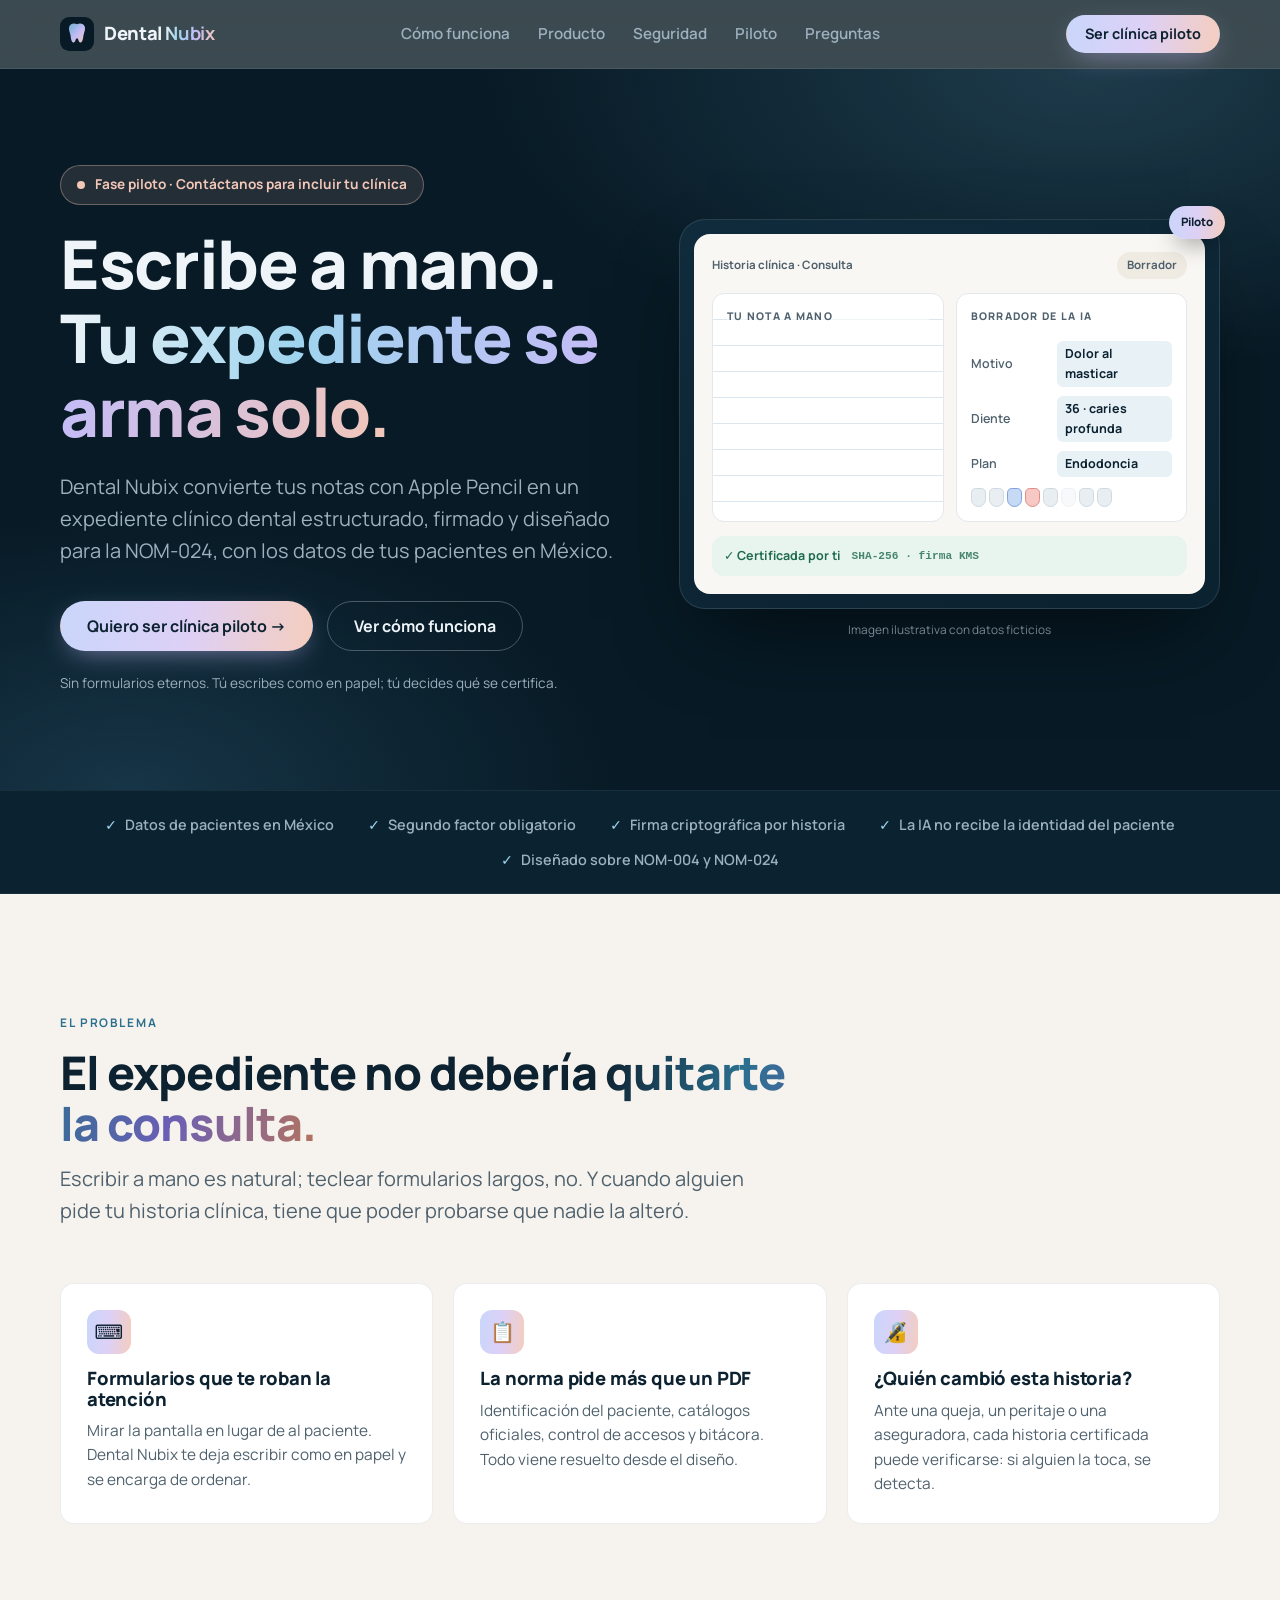
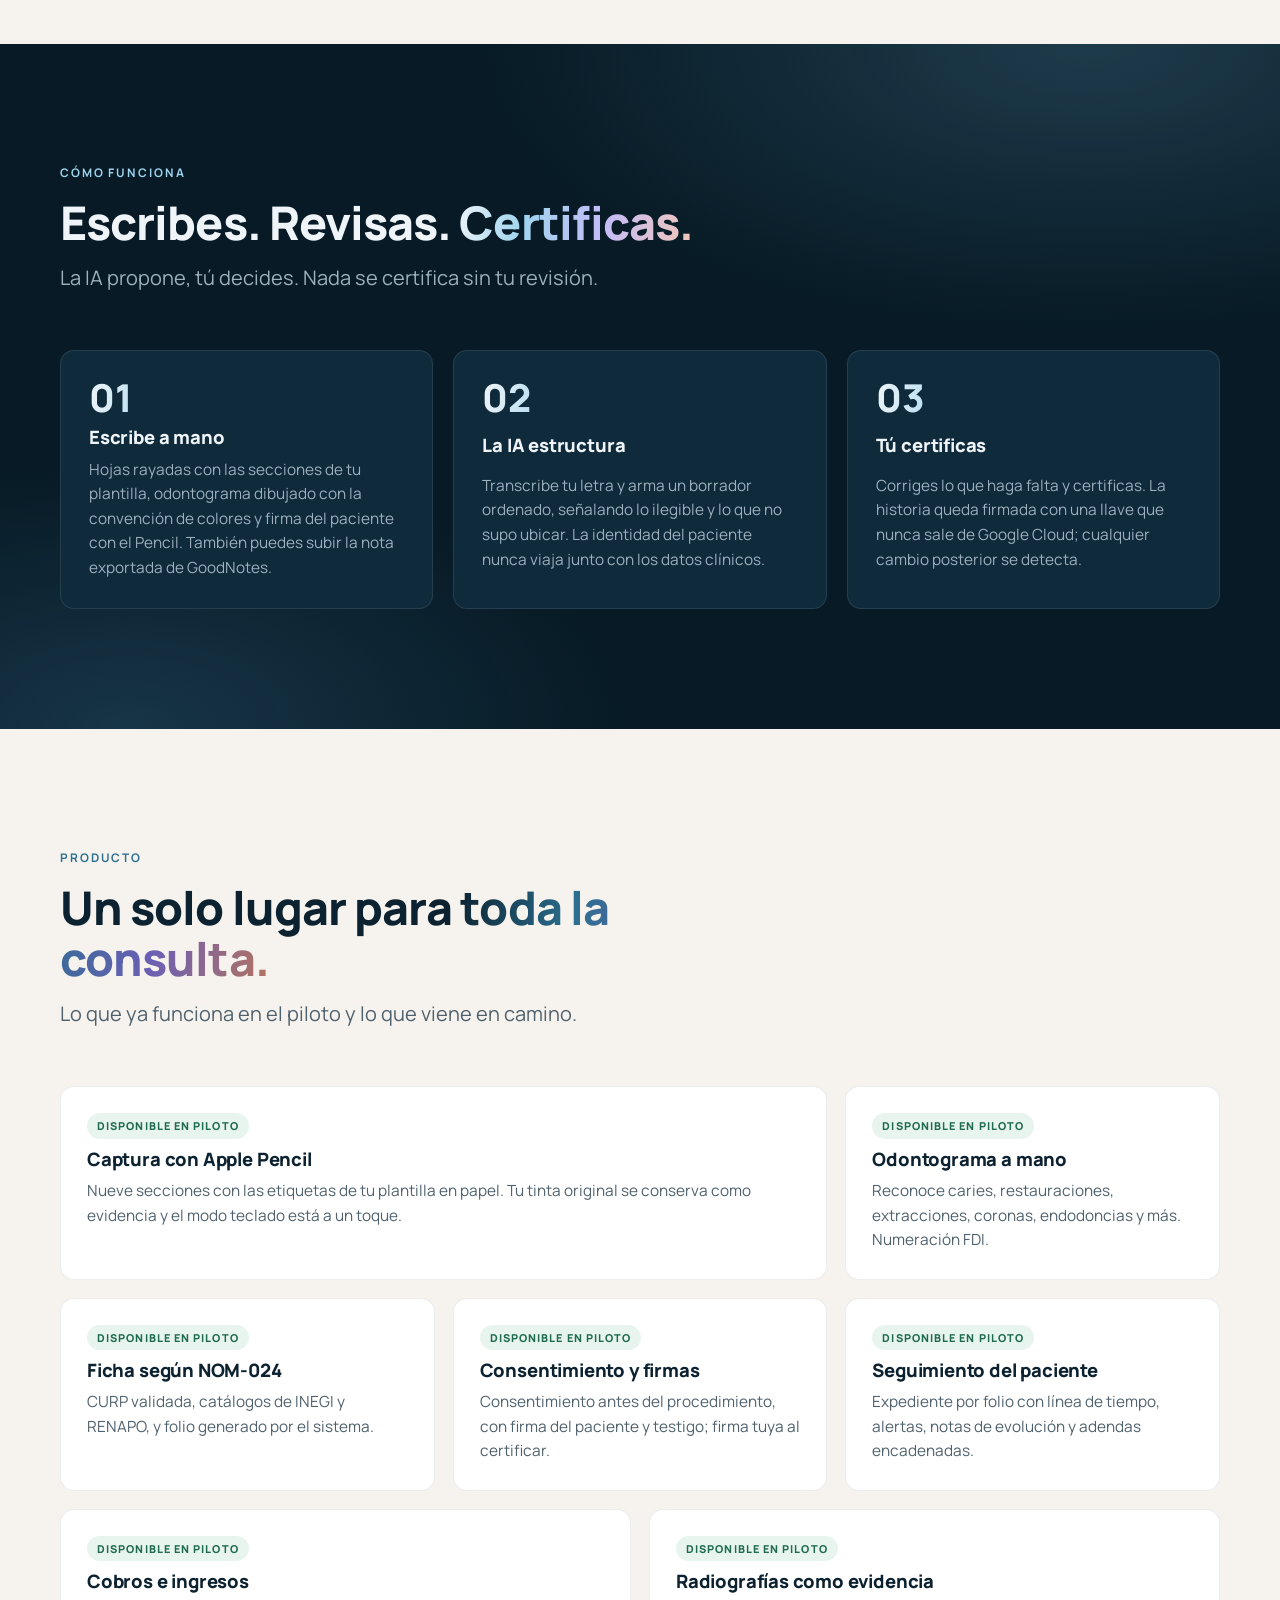
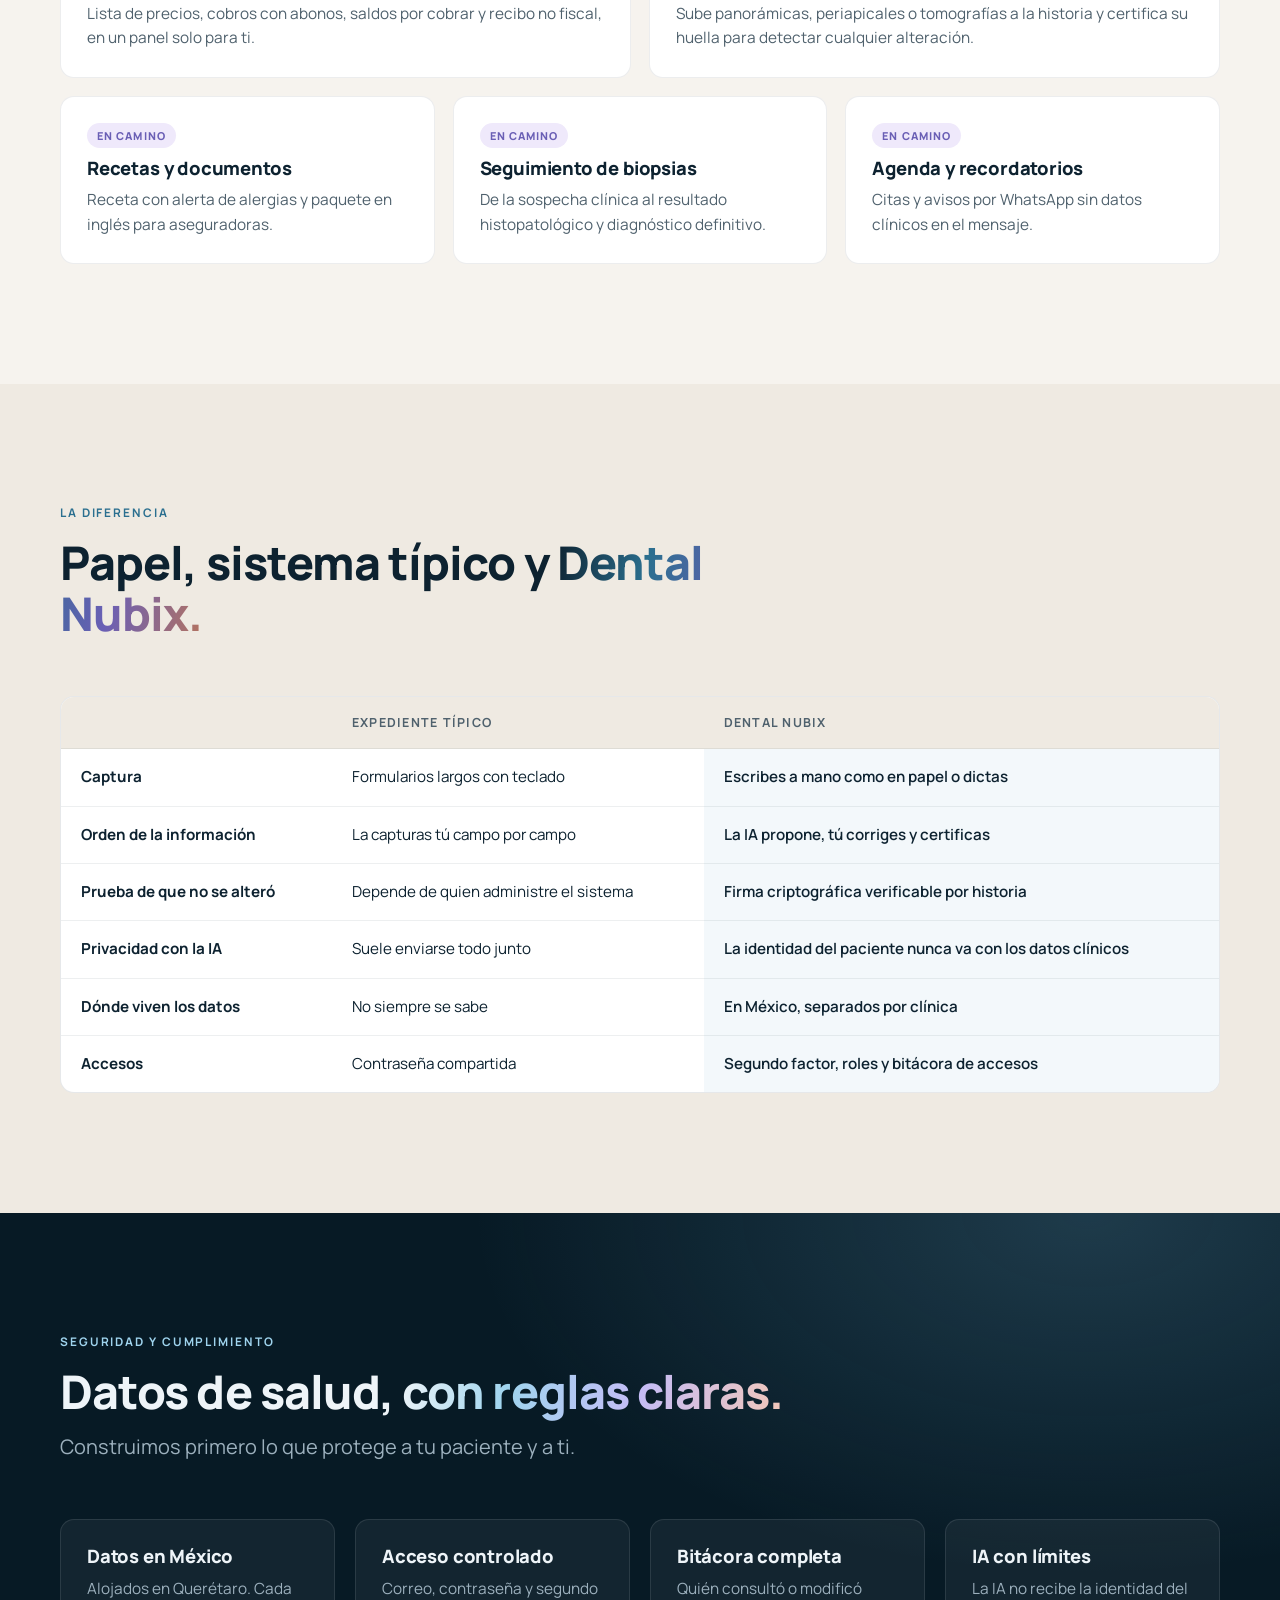
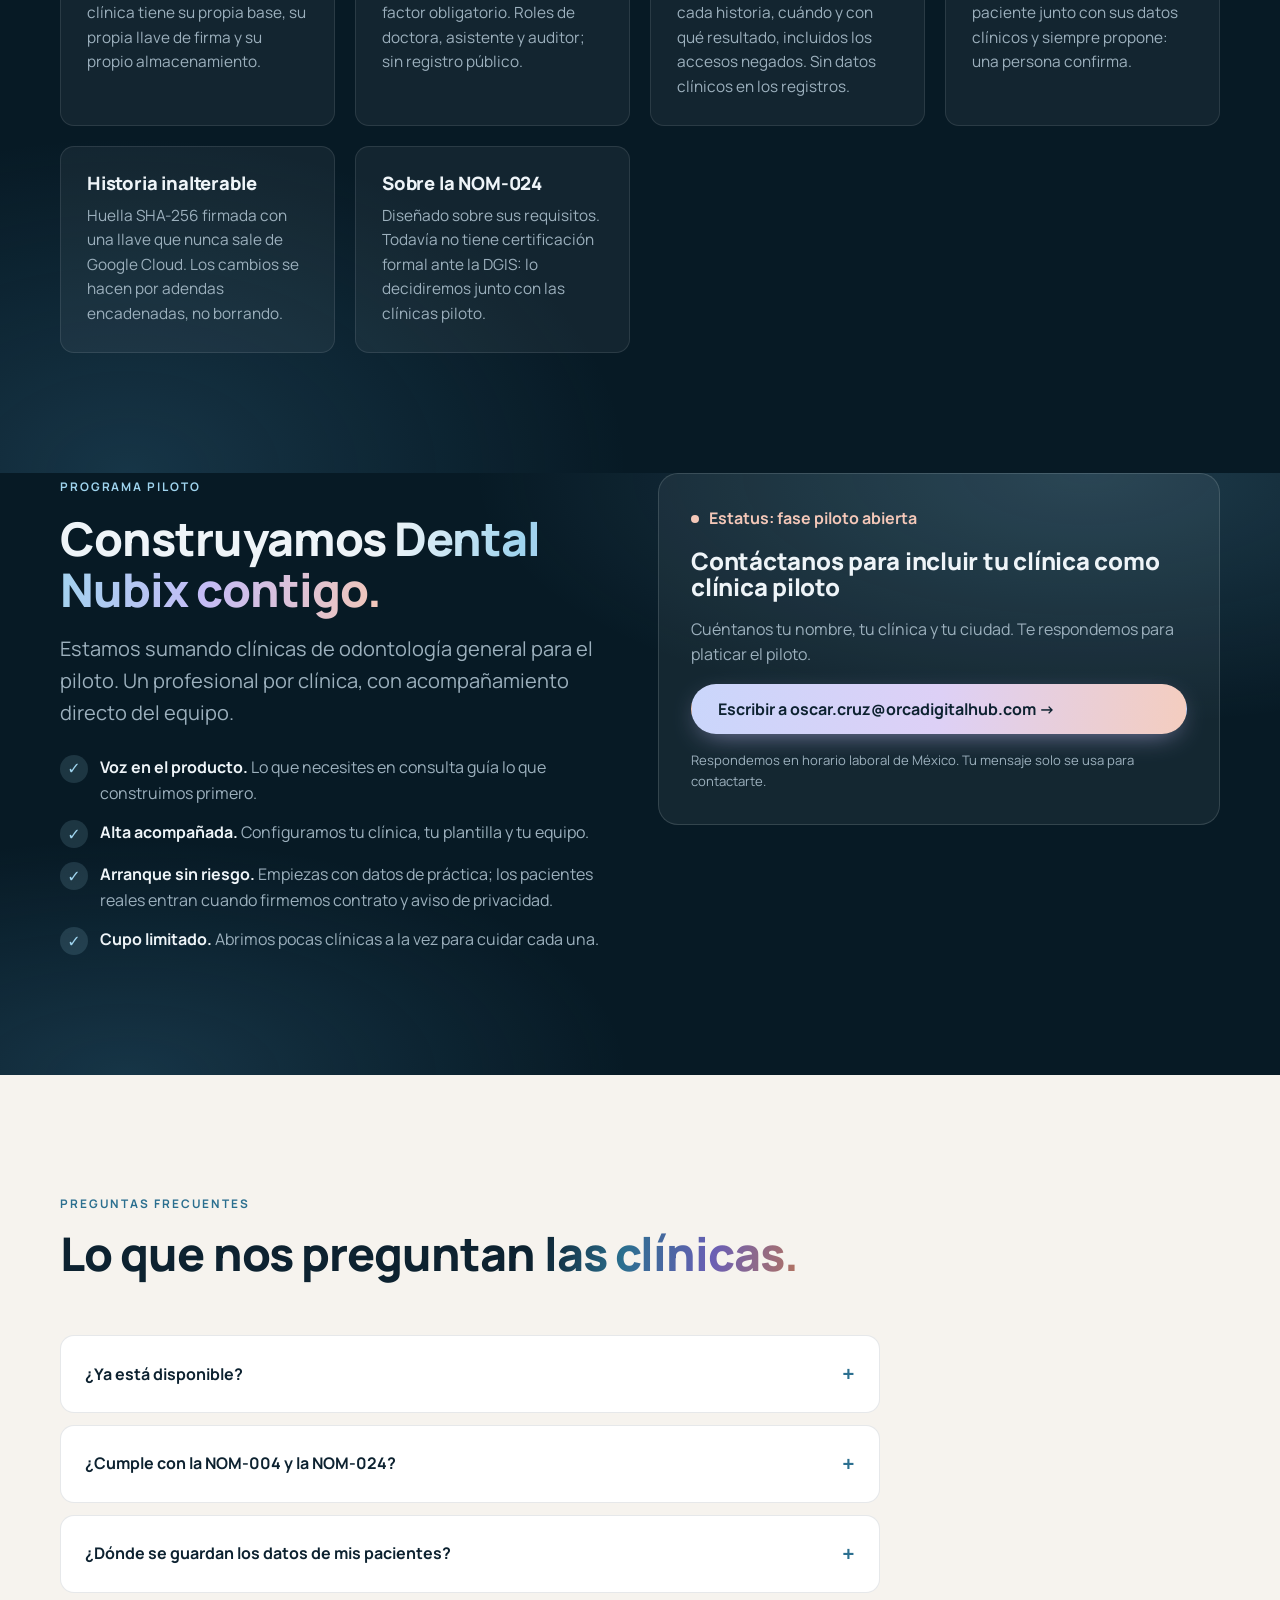
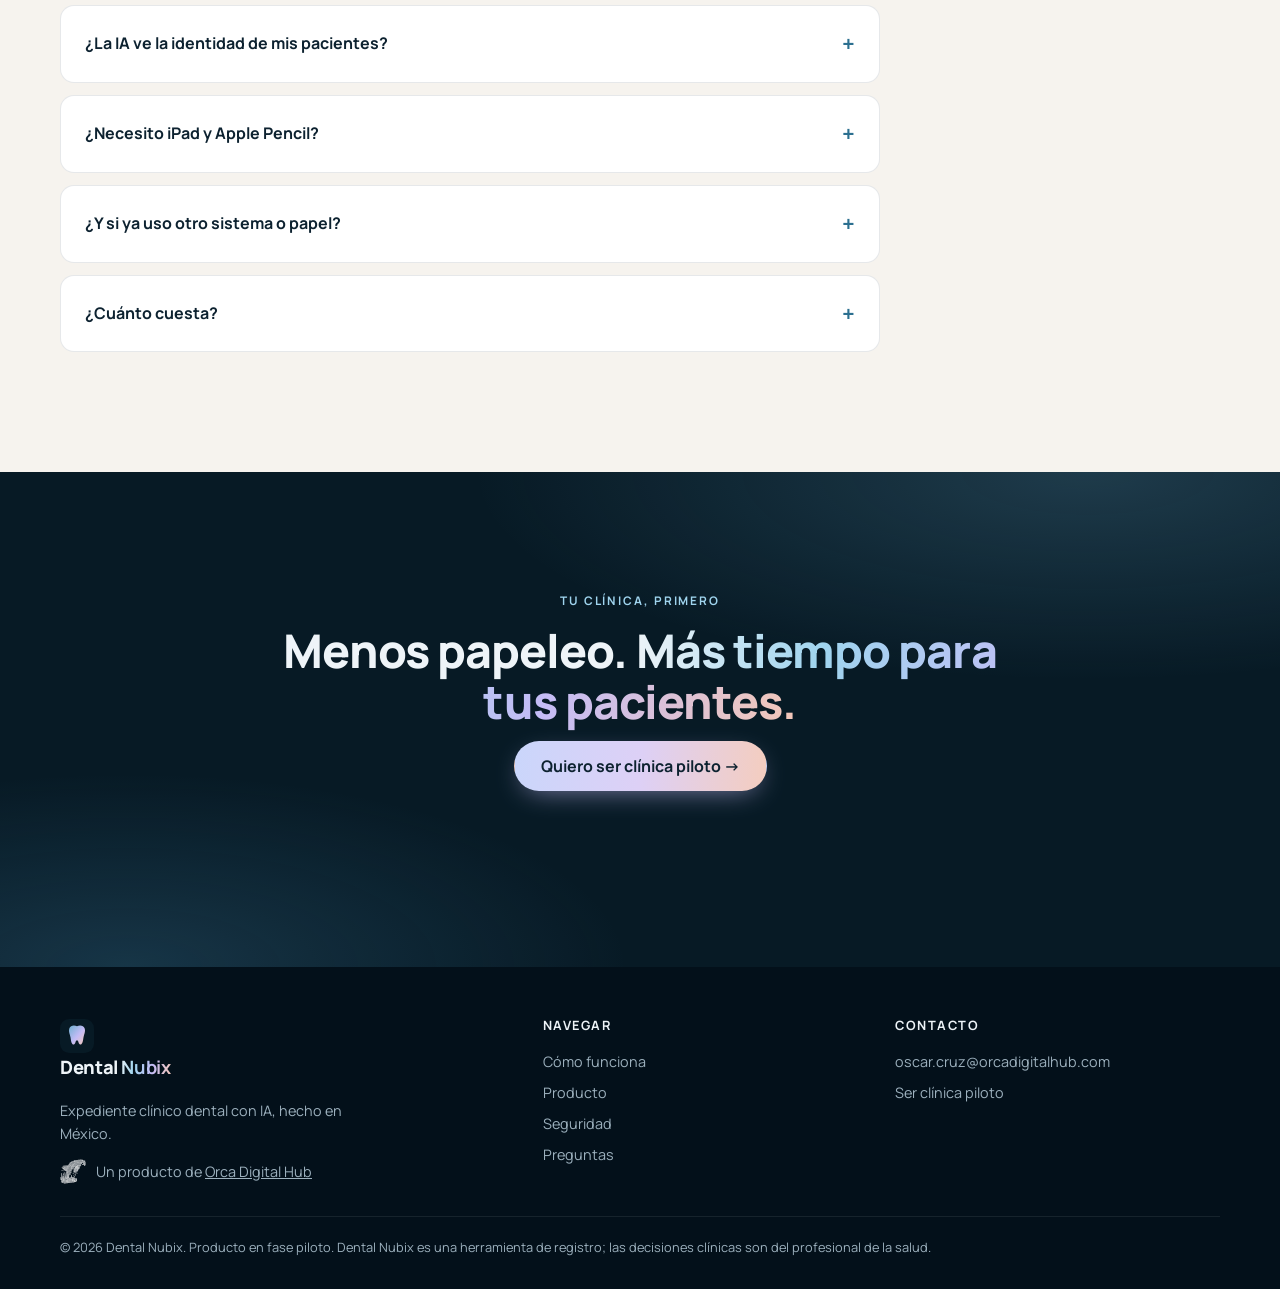
==== commit 30dc9dee: "Cambia el correo de contacto a oscar.cruz@orcadigitalhub.com Co-Authored-By: Claude Sonnet 5.5 <nore" ====
--- a/index.html
+++ b/index.html
@@ -29,7 +29,7 @@
 <meta name="twitter:image" content="https://dentalnubix.com/assets/img/og.png">
 <script type="application/ld+json">
 {"@context":"https://schema.org","@graph":[
-{"@type":"Organization","@id":"https://dentalnubix.com/#org","name":"Dental Nubix","url":"https://dentalnubix.com/","logo":"https://dentalnubix.com/assets/img/logo.svg","parentOrganization":{"@type":"Organization","name":"Orca Digital Hub"},"email":"hola@orcadigitalhub.com","areaServed":"MX"},
+{"@type":"Organization","@id":"https://dentalnubix.com/#org","name":"Dental Nubix","url":"https://dentalnubix.com/","logo":"https://dentalnubix.com/assets/img/logo.svg","parentOrganization":{"@type":"Organization","name":"Orca Digital Hub"},"email":"oscar.cruz@orcadigitalhub.com","areaServed":"MX"},
 {"@type":"WebSite","@id":"https://dentalnubix.com/#web","url":"https://dentalnubix.com/","name":"Dental Nubix","inLanguage":"es-MX","publisher":{"@id":"https://dentalnubix.com/#org"}},
 {"@type":"SoftwareApplication","name":"Dental Nubix","applicationCategory":"HealthApplication","applicationSubCategory":"Expediente clínico electrónico para odontología","operatingSystem":"iPadOS, Web","inLanguage":"es-MX","description":"Expediente clínico electrónico para clínicas dentales en México con captura a mano con Apple Pencil, IA que estructura la historia, firma criptográfica y datos alojados en México. En fase piloto.","url":"https://dentalnubix.com/","publisher":{"@id":"https://dentalnubix.com/#org"}},
 {"@type":"FAQPage","mainEntity":[
@@ -201,7 +201,7 @@
       <div class="status"><span class="pulse"></span>Estatus: fase piloto abierta</div>
       <h3 style="font-size:1.5rem">Contáctanos para incluir tu clínica como clínica piloto</h3>
       <p class="lead" style="font-size:1rem">Cuéntanos tu nombre, tu clínica y tu ciudad. Te respondemos para platicar el piloto.</p>
-      <a class="btn btn-pill" href="mailto:hola@orcadigitalhub.com?subject=Quiero%20ser%20cl%C3%ADnica%20piloto%20de%20Dental%20Nubix&body=Hola%2C%20quiero%20incluir%20mi%20cl%C3%ADnica%20como%20piloto.%0A%0ANombre%3A%0ACl%C3%ADnica%3A%0ACiudad%3A%0ATel%C3%A9fono%20o%20WhatsApp%3A">Escribir a hola@orcadigitalhub.com →</a>
+      <a class="btn btn-pill" href="mailto:oscar.cruz@orcadigitalhub.com?subject=Quiero%20ser%20cl%C3%ADnica%20piloto%20de%20Dental%20Nubix&body=Hola%2C%20quiero%20incluir%20mi%20cl%C3%ADnica%20como%20piloto.%0A%0ANombre%3A%0ACl%C3%ADnica%3A%0ACiudad%3A%0ATel%C3%A9fono%20o%20WhatsApp%3A">Escribir a oscar.cruz@orcadigitalhub.com →</a>
       <p class="small">Respondemos en horario laboral de México. Tu mensaje solo se usa para contactarte.</p>
     </div>
   </div>
@@ -224,7 +224,7 @@
 
 <section class="ocean final">
   <div class="wrap">
-    <div class="head rv"><span class="eyebrow">Tu clínica, primero</span><h2 class="two">Menos papeleo. <b>Más tiempo para tus pacientes.</b></h2><a class="btn btn-pill" href="mailto:hola@orcadigitalhub.com?subject=Quiero%20ser%20cl%C3%ADnica%20piloto%20de%20Dental%20Nubix&body=Hola%2C%20quiero%20incluir%20mi%20cl%C3%ADnica%20como%20piloto.%0A%0ANombre%3A%0ACl%C3%ADnica%3A%0ACiudad%3A%0ATel%C3%A9fono%20o%20WhatsApp%3A">Quiero ser clínica piloto →</a></div>
+    <div class="head rv"><span class="eyebrow">Tu clínica, primero</span><h2 class="two">Menos papeleo. <b>Más tiempo para tus pacientes.</b></h2><a class="btn btn-pill" href="mailto:oscar.cruz@orcadigitalhub.com?subject=Quiero%20ser%20cl%C3%ADnica%20piloto%20de%20Dental%20Nubix&body=Hola%2C%20quiero%20incluir%20mi%20cl%C3%ADnica%20como%20piloto.%0A%0ANombre%3A%0ACl%C3%ADnica%3A%0ACiudad%3A%0ATel%C3%A9fono%20o%20WhatsApp%3A">Quiero ser clínica piloto →</a></div>
   </div>
 </section>
 </main>
@@ -238,7 +238,7 @@
         <div class="orcaline"><img src="/assets/img/orca-blanco.svg" width="26" height="25" alt=""><span>Un producto de <a href="https://orcadigitalhub.com" rel="noopener" style="display:inline;text-decoration:underline">Orca Digital Hub</a></span></div>
       </div>
       <div><h4>Navegar</h4><a href="#como-funciona">Cómo funciona</a><a href="#producto">Producto</a><a href="#seguridad">Seguridad</a><a href="#faq">Preguntas</a></div>
-      <div><h4>Contacto</h4><a href="mailto:hola@orcadigitalhub.com?subject=Quiero%20ser%20cl%C3%ADnica%20piloto%20de%20Dental%20Nubix&body=Hola%2C%20quiero%20incluir%20mi%20cl%C3%ADnica%20como%20piloto.%0A%0ANombre%3A%0ACl%C3%ADnica%3A%0ACiudad%3A%0ATel%C3%A9fono%20o%20WhatsApp%3A">hola@orcadigitalhub.com</a><a href="#piloto">Ser clínica piloto</a></div>
+      <div><h4>Contacto</h4><a href="mailto:oscar.cruz@orcadigitalhub.com?subject=Quiero%20ser%20cl%C3%ADnica%20piloto%20de%20Dental%20Nubix&body=Hola%2C%20quiero%20incluir%20mi%20cl%C3%ADnica%20como%20piloto.%0A%0ANombre%3A%0ACl%C3%ADnica%3A%0ACiudad%3A%0ATel%C3%A9fono%20o%20WhatsApp%3A">oscar.cruz@orcadigitalhub.com</a><a href="#piloto">Ser clínica piloto</a></div>
     </div>
     <p class="legal">© <span id="y">2026</span> Dental Nubix. Producto en fase piloto. Dental Nubix es una herramienta de registro; las decisiones clínicas son del profesional de la salud.</p>
   </div>
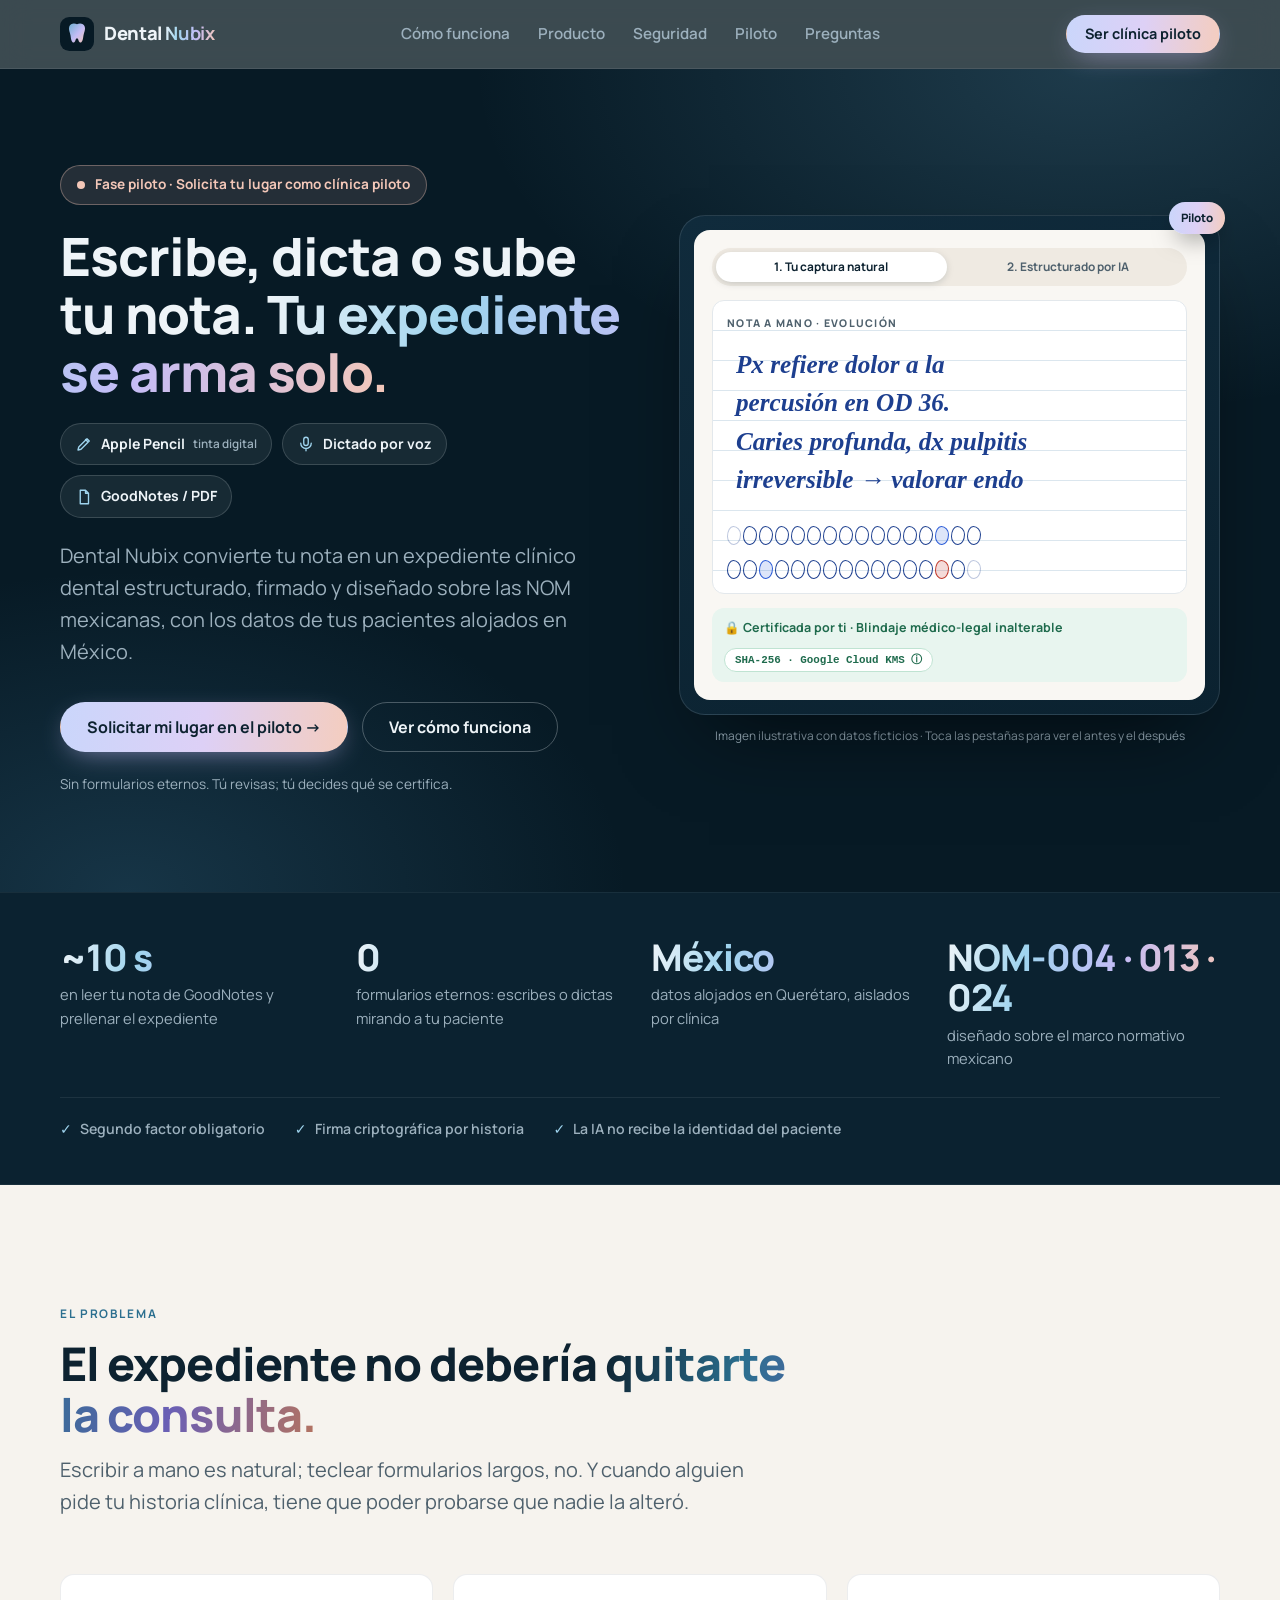
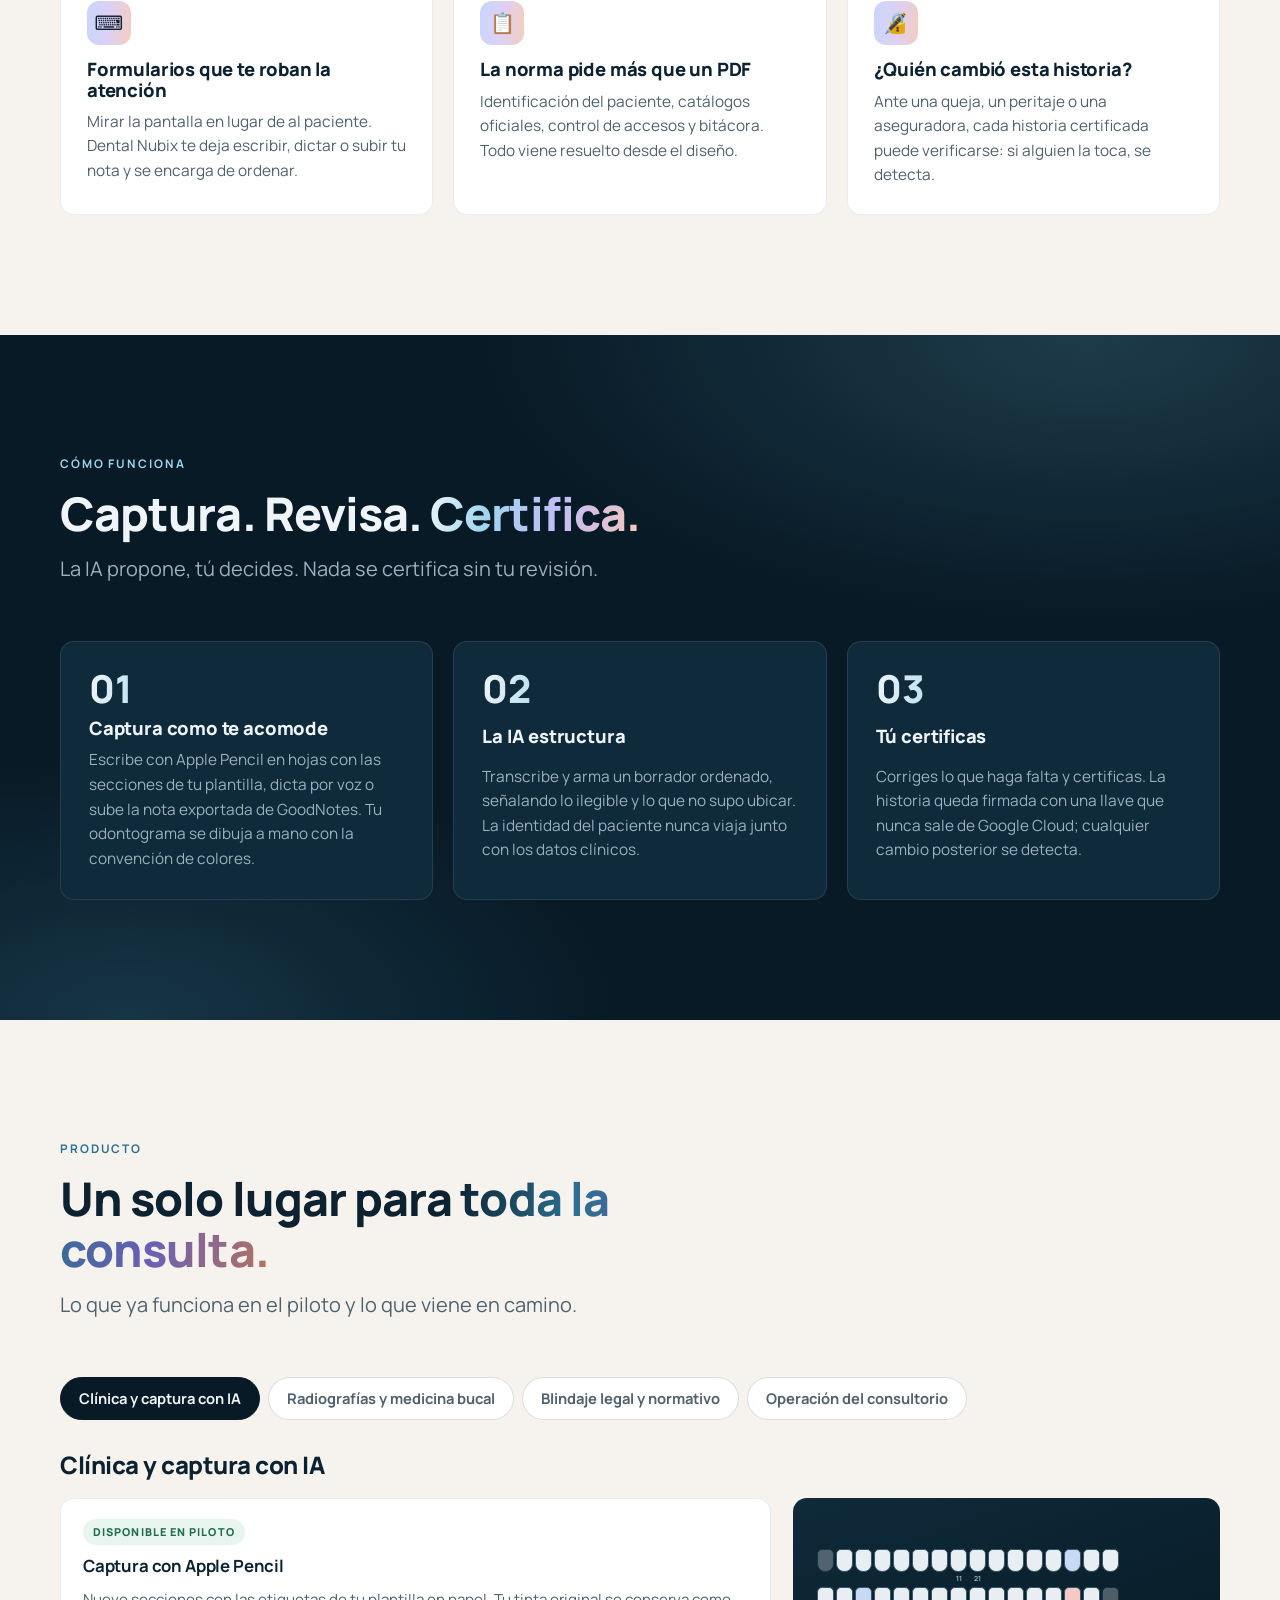
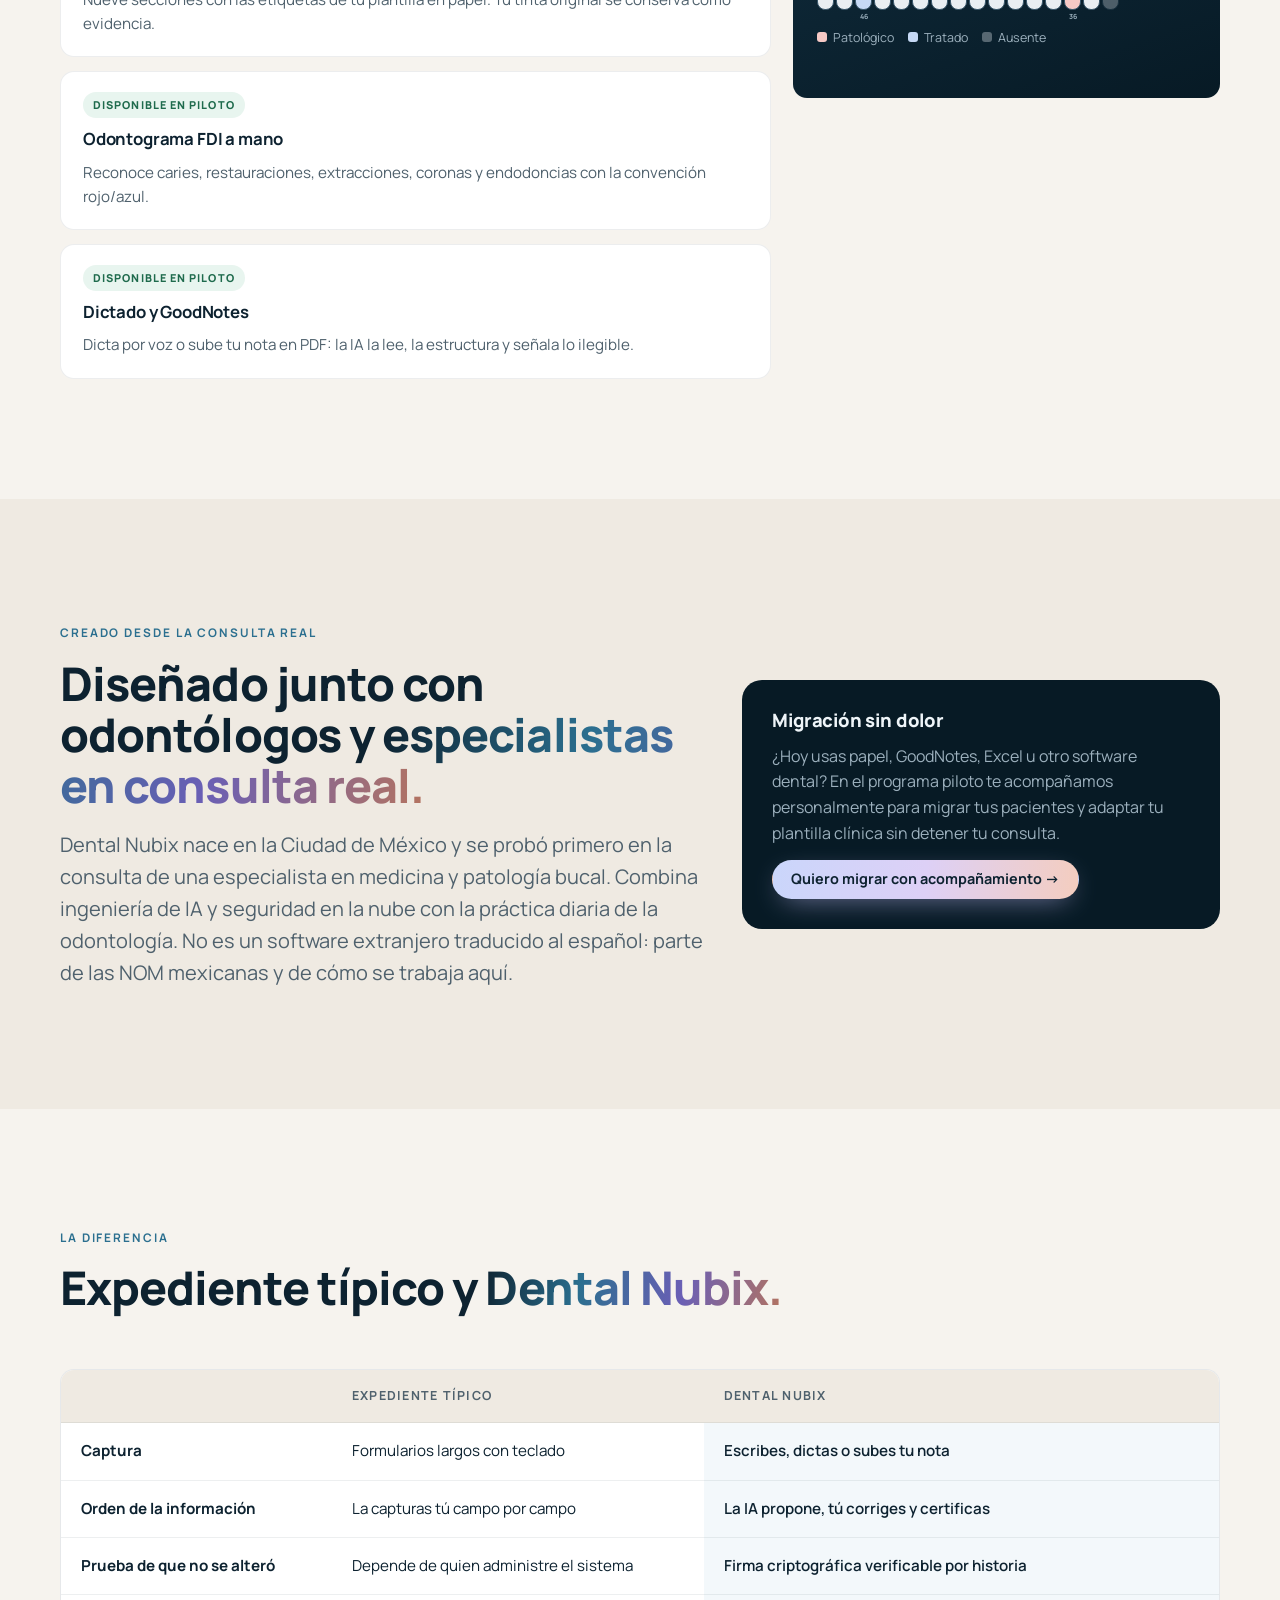
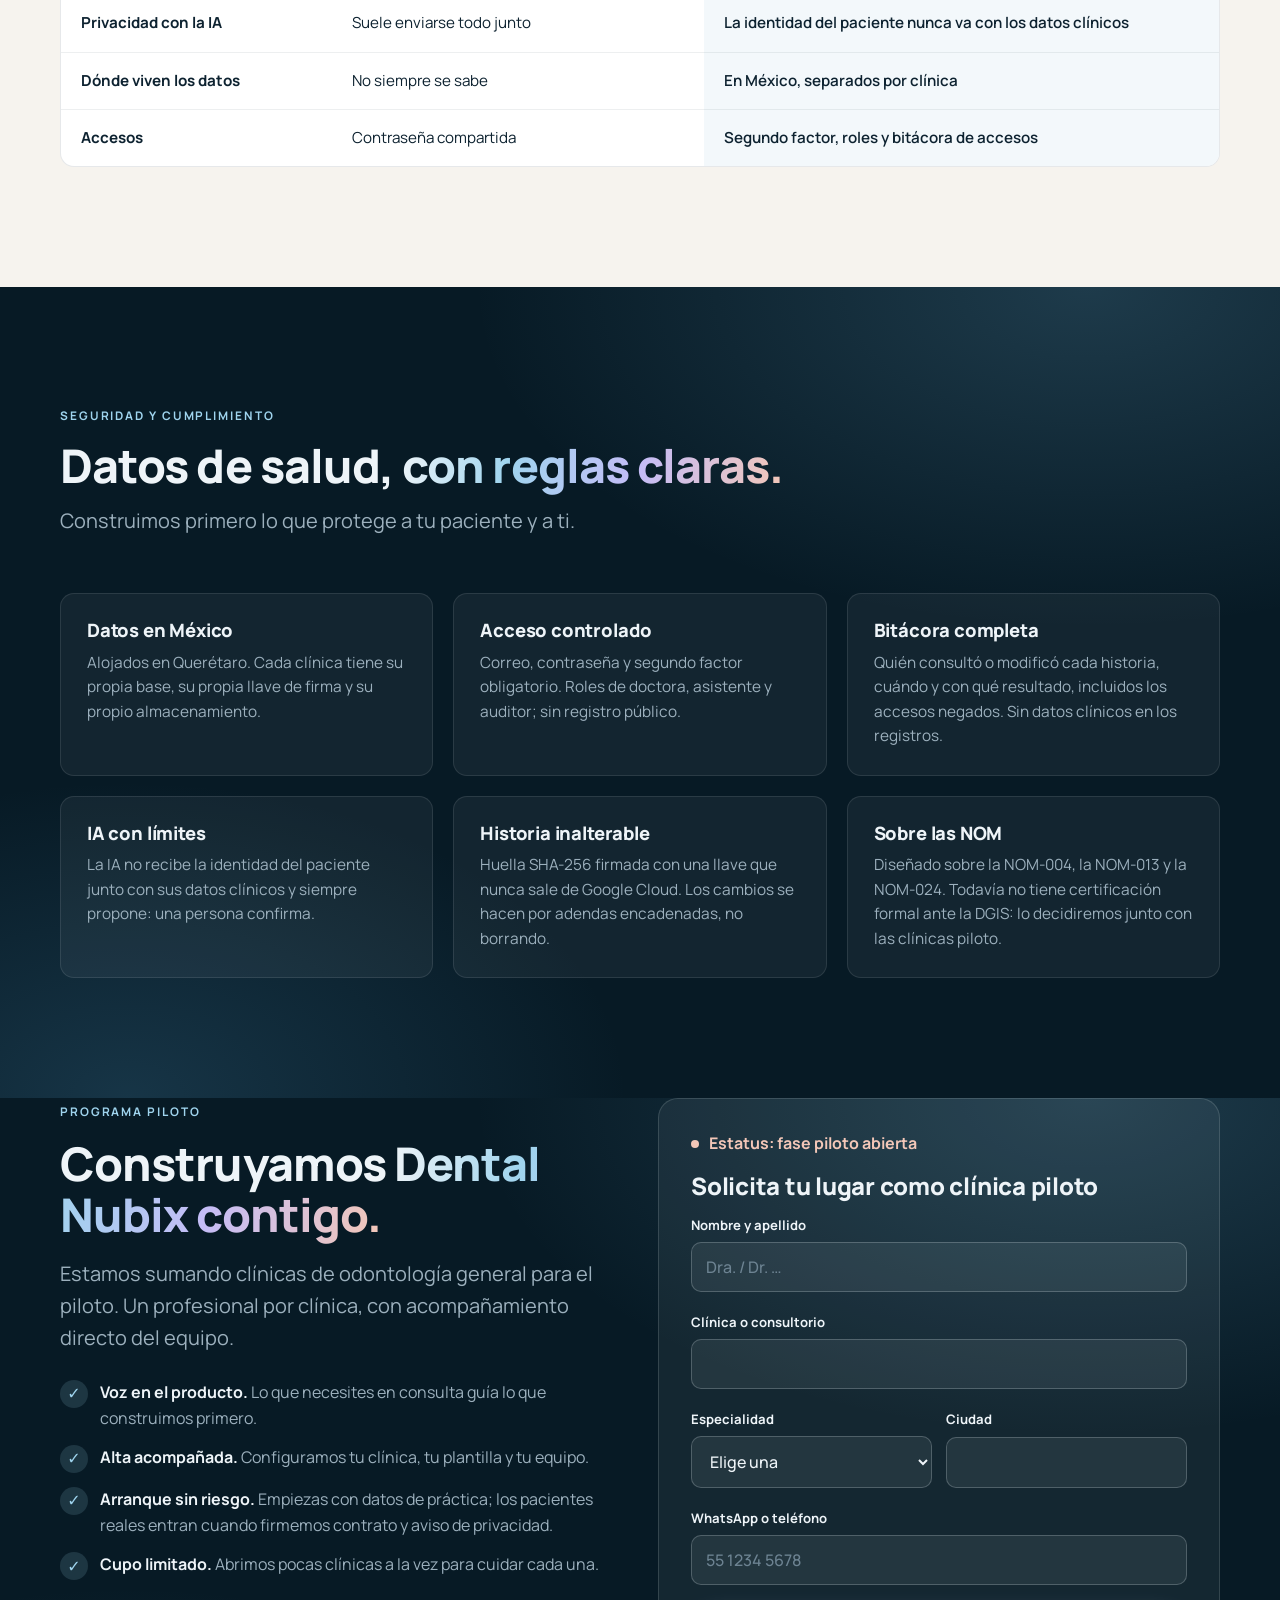
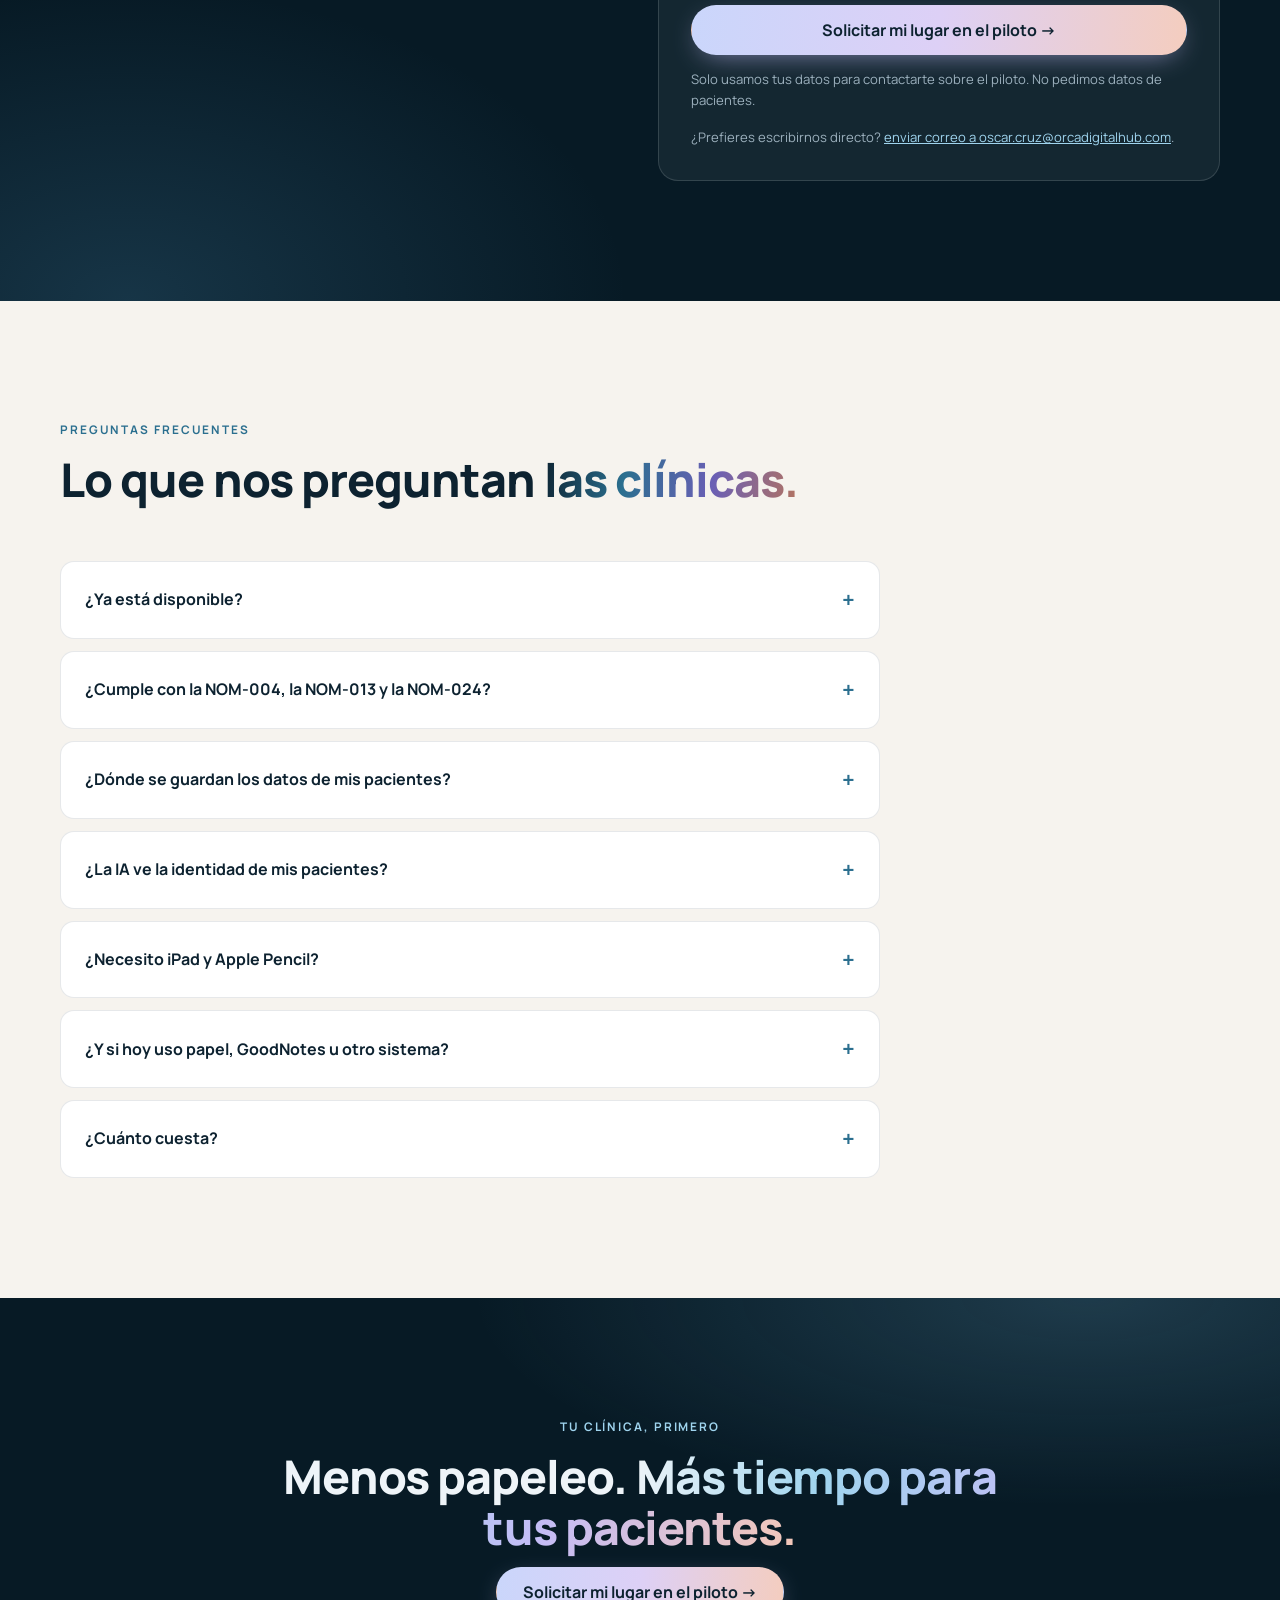
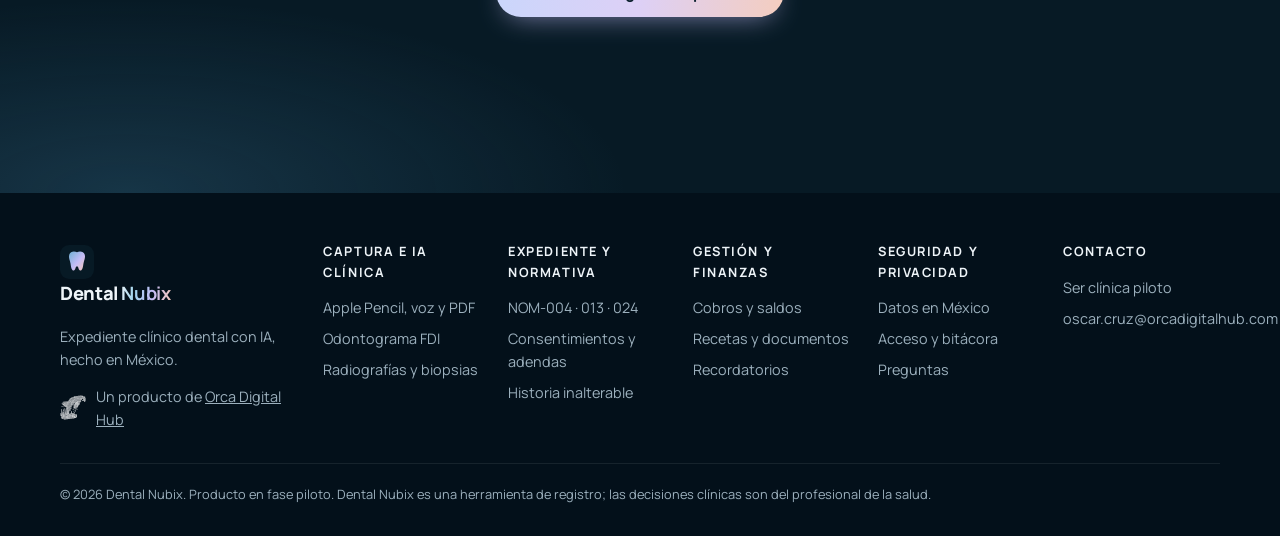
==== commit fe3cfa54: "Landing v2: demo interactivo, pestañas de producto, formulario de piloto, NOM-013 Co-Authored-By: Cl" ====
--- a/index.html
+++ b/index.html
@@ -4,7 +4,7 @@
 <meta charset="utf-8">
 <meta name="viewport" content="width=device-width,initial-scale=1">
 <title>Dental Nubix · Expediente clínico dental con IA y Apple Pencil</title>
-<meta name="description" content="Escribe a mano con Apple Pencil y Dental Nubix arma tu expediente clínico dental: IA que estructura, firma criptográfica y datos en México. Estamos en fase piloto: contáctanos para ser clínica piloto.">
+<meta name="description" content="Escribe con Apple Pencil, dicta o sube tu nota y Dental Nubix arma tu expediente clínico dental: IA que estructura, firma criptográfica y datos en México. Fase piloto: solicita tu lugar como clínica piloto.">
 <link rel="canonical" href="https://dentalnubix.com/">
 <link rel="alternate" hreflang="es-MX" href="https://dentalnubix.com/">
 <link rel="alternate" hreflang="x-default" href="https://dentalnubix.com/">
@@ -14,6 +14,7 @@
 <link rel="apple-touch-icon" href="/assets/img/apple-touch-icon.png">
 <link rel="preload" href="/assets/fonts/Manrope.woff2" as="font" type="font/woff2" crossorigin>
 <link rel="stylesheet" href="/assets/styles.css">
+<script>document.documentElement.classList.add("js")</script>
 <meta property="og:type" content="website">
 <meta property="og:locale" content="es_MX">
 <meta property="og:site_name" content="Dental Nubix">
@@ -31,14 +32,15 @@
 {"@context":"https://schema.org","@graph":[
 {"@type":"Organization","@id":"https://dentalnubix.com/#org","name":"Dental Nubix","url":"https://dentalnubix.com/","logo":"https://dentalnubix.com/assets/img/logo.svg","parentOrganization":{"@type":"Organization","name":"Orca Digital Hub"},"email":"oscar.cruz@orcadigitalhub.com","areaServed":"MX"},
 {"@type":"WebSite","@id":"https://dentalnubix.com/#web","url":"https://dentalnubix.com/","name":"Dental Nubix","inLanguage":"es-MX","publisher":{"@id":"https://dentalnubix.com/#org"}},
-{"@type":"SoftwareApplication","name":"Dental Nubix","applicationCategory":"HealthApplication","applicationSubCategory":"Expediente clínico electrónico para odontología","operatingSystem":"iPadOS, Web","inLanguage":"es-MX","description":"Expediente clínico electrónico para clínicas dentales en México con captura a mano con Apple Pencil, IA que estructura la historia, firma criptográfica y datos alojados en México. En fase piloto.","url":"https://dentalnubix.com/","publisher":{"@id":"https://dentalnubix.com/#org"}},
+{"@type":"SoftwareApplication","name":"Dental Nubix","applicationCategory":"HealthApplication","applicationSubCategory":"Expediente clínico electrónico para odontología","operatingSystem":"iPadOS, Web","inLanguage":"es-MX","description":"Expediente clínico electrónico para clínicas dentales en México con captura con Apple Pencil, dictado por voz o importación de GoodNotes/PDF, IA que estructura la historia, firma criptográfica y datos alojados en México. En fase piloto.","featureList":["Captura con Apple Pencil","Dictado por voz","Importación de GoodNotes y PDF","Odontograma FDI a mano","Radiografías como evidencia certificada","Consentimiento informado con firma","Adendas encadenadas","Cobros con abonos"],"url":"https://dentalnubix.com/","publisher":{"@id":"https://dentalnubix.com/#org"}},
 {"@type":"FAQPage","mainEntity":[
 {"@type":"Question","name":"¿Qué es Dental Nubix?","acceptedAnswer":{"@type":"Answer","text":"Es un expediente clínico electrónico para odontología. Escribes a mano con Apple Pencil, la IA propone un borrador estructurado, tú lo revisas y lo certificas con firma criptográfica."}},
 {"@type":"Question","name":"¿Ya está disponible?","acceptedAnswer":{"@type":"Answer","text":"Está en fase piloto. Estamos sumando clínicas dentales piloto; contáctanos para incluir la tuya."}},
-{"@type":"Question","name":"¿Cumple con la NOM-004 y la NOM-024?","acceptedAnswer":{"@type":"Answer","text":"Se diseñó sobre los requisitos de la NOM-004-SSA3-2012 y la NOM-024-SSA3-2012: ficha de identificación, catálogos oficiales, doble factor, roles, bitácora y documentos con integridad verificable. Aún no cuenta con certificación formal ante la DGIS."}},
+{"@type":"Question","name":"¿Cumple con la NOM-004, la NOM-013 y la NOM-024?","acceptedAnswer":{"@type":"Answer","text":"Se diseñó sobre los requisitos de la NOM-004-SSA3-2012, la NOM-013-SSA2-2015 y la NOM-024-SSA3-2012: ficha de identificación, catálogos oficiales, doble factor, roles, bitácora y documentos con integridad verificable. Aún no cuenta con certificación formal ante la DGIS."}},
 {"@type":"Question","name":"¿Dónde se guardan los datos de mis pacientes?","acceptedAnswer":{"@type":"Answer","text":"En México. Cada clínica tiene su propia base de datos, su propia llave de firma y su propio almacenamiento, separados de los demás."}},
 {"@type":"Question","name":"¿La IA ve la identidad de mis pacientes?","acceptedAnswer":{"@type":"Answer","text":"No. La IA nunca recibe la identidad del paciente junto con sus datos clínicos, y lo que propone lo confirma siempre una persona."}},
-{"@type":"Question","name":"¿Necesito iPad y Apple Pencil?","acceptedAnswer":{"@type":"Answer","text":"La experiencia está pensada para iPad con Apple Pencil, y también puedes capturar con teclado o cargar notas escritas a mano en PDF."}},
+{"@type":"Question","name":"¿Necesito iPad y Apple Pencil?","acceptedAnswer":{"@type":"Answer","text":"No. Funciona mejor con iPad y Apple Pencil, pero también puedes dictar por voz, capturar con teclado o subir tu nota de GoodNotes en PDF."}},
+{"@type":"Question","name":"¿Y si hoy uso papel, GoodNotes u otro sistema?","acceptedAnswer":{"@type":"Answer","text":"En el programa piloto te acompañamos para migrar tus pacientes y adaptar tu plantilla clínica sin detener tu consulta."}},
 {"@type":"Question","name":"¿Cuánto cuesta?","acceptedAnswer":{"@type":"Answer","text":"Durante el piloto definimos las condiciones junto con las clínicas participantes. Escríbenos y te contamos."}}
 ]}]}
 </script>
@@ -65,71 +67,103 @@
 <section class="ocean hero">
   <div class="wrap hero-grid">
     <div>
-      <a class="pilot-chip" href="#piloto"><span class="pulse"></span>Fase piloto · Contáctanos para incluir tu clínica</a>
-      <h1 class="two">Escribe a mano. <b>Tu expediente se arma solo.</b></h1>
-      <p class="lead">Dental Nubix convierte tus notas con Apple Pencil en un expediente clínico dental estructurado, firmado y diseñado para la NOM-024, con los datos de tus pacientes en México.</p>
+      <a class="pilot-chip" href="#piloto"><span class="pulse"></span>Fase piloto · Solicita tu lugar como clínica piloto</a>
+      <h1 class="two">Escribe, dicta o sube tu nota. <b>Tu expediente se arma solo.</b></h1>
+      <ul class="modes" aria-label="Formas de captura">
+        <li><svg viewBox="0 0 24 24" aria-hidden="true"><path d="M4 20l4-1 11-11-3-3L5 16l-1 4zM14 6l3 3"/></svg>Apple Pencil <small>tinta digital</small></li>
+        <li><svg viewBox="0 0 24 24" aria-hidden="true"><rect x="9" y="3" width="6" height="11" rx="3"/><path d="M5 11a7 7 0 0014 0M12 18v3"/></svg>Dictado por voz</li>
+        <li><svg viewBox="0 0 24 24" aria-hidden="true"><path d="M7 3h7l4 4v14H7zM14 3v4h4"/></svg>GoodNotes / PDF</li>
+      </ul>
+      <p class="lead">Dental Nubix convierte tu nota en un expediente clínico dental estructurado, firmado y diseñado sobre las NOM mexicanas, con los datos de tus pacientes alojados en México.</p>
       <div class="cta-row">
-        <a class="btn btn-pill" href="#piloto">Quiero ser clínica piloto →</a>
+        <a class="btn btn-pill" href="#piloto">Solicitar mi lugar en el piloto →</a>
         <a class="btn btn-ghost" href="#como-funciona">Ver cómo funciona</a>
       </div>
-      <p class="hero-note">Sin formularios eternos. Tú escribes como en papel; tú decides qué se certifica.</p>
+      <p class="hero-note">Sin formularios eternos. Tú revisas; tú decides qué se certifica.</p>
     </div>
 
     <div class="hero-vis">
-      <div class="mock" aria-hidden="true">
+      <div class="mock" data-demo>
         <span class="float-badge">Piloto</span>
         <div class="mock-inner">
-          <div class="mock-bar"><span>Historia clínica · Consulta</span><i>Borrador</i></div>
-          <div class="panes">
-            <div class="pane note">
-              <small>Tu nota a mano</small>
-              <svg viewBox="0 0 200 110" class="draw"><path d="M6 14c10-8 12 8 22 0s10 8 20 0 12 6 22-2 10 6 20 0 14 4 22-2"/><path d="M6 40c12-8 12 8 24 0s12 8 24-2 12 6 24 0 12 6 24-2 14 4 24-1"/><path d="M6 66c10-6 14 8 26 0s10 6 22 0 14 6 26-2 10 6 22 0"/><path d="M6 92c14-8 12 8 26 0s12 6 24-2 16 6 28 0"/></svg>
+          <div class="mock-bar">
+            <div class="mtabs" role="tablist" aria-label="Antes y después">
+              <button role="tab" id="d-t1" aria-controls="d-p1" aria-selected="true" type="button">1. Tu captura natural</button>
+              <button role="tab" id="d-t2" aria-controls="d-p2" aria-selected="false" tabindex="-1" type="button">2. Estructurado por IA</button>
             </div>
-            <div class="pane struct">
-              <small>Borrador de la IA</small>
-              <div class="field"><span>Motivo</span><b>Dolor al masticar</b></div>
-              <div class="field"><span>Diente</span><b>36 · caries profunda</b></div>
-              <div class="field"><span>Plan</span><b>Endodoncia</b></div>
-              <div class="teeth" title="Odontograma">
-                <i></i><i></i><i class="b"></i><i class="r"></i><i></i><i class="x"></i><i></i><i></i>
-              </div>
+          </div>
+
+          <div class="dpanel" id="d-p1" role="tabpanel" aria-labelledby="d-t1">
+            <div class="paper-note">
+              <small>Nota a mano · Evolución</small>
+              <svg viewBox="0 0 300 120" class="hand" role="img" aria-label="Nota manuscrita: Px refiere dolor a la percusión en OD 36, caries profunda, valorar endodoncia">
+                <text x="6" y="22">Px refiere dolor a la</text>
+                <text x="6" y="48">percusión en OD 36.</text>
+                <text x="6" y="74">Caries profunda, dx pulpitis</text>
+                <text x="6" y="100">irreversible → valorar endo</text>
+              </svg>
+              <div class="odo" data-odo="hand" aria-hidden="true"></div>
             </div>
           </div>
-          <div class="signed"><span>✓ Certificada por ti</span><code>SHA-256 · firma KMS</code></div>
-        </div>
-      </div>
-      <p class="fake">Imagen ilustrativa con datos ficticios</p>
-    </div>
-  </div>
-</section>
-
-<section class="trust" aria-label="Garantías">
-  <div class="wrap"><ul>
-    <li>Datos de pacientes en México</li>
-    <li>Segundo factor obligatorio</li>
-    <li>Firma criptográfica por historia</li>
-    <li>La IA no recibe la identidad del paciente</li>
-    <li>Diseñado sobre NOM-004 y NOM-024</li>
-  </ul></div>
+
+          <div class="dpanel" id="d-p2" role="tabpanel" aria-labelledby="d-t2" hidden>
+            <div class="struct2">
+              <small>Borrador estructurado · listo para revisar</small>
+              <label class="cap"><span>Motivo</span><input type="text" value="Dolor a la percusión" aria-label="Motivo de consulta"></label>
+              <label class="cap"><span>Órgano dentario</span><input type="text" value="36 (FDI) · Caries profunda" aria-label="Órgano dentario"></label>
+              <label class="cap"><span>Plan</span><input type="text" value="Endodoncia" aria-label="Plan de tratamiento"></label>
+              <p class="warn" role="note"><span aria-hidden="true">⚠️</span> 1 término por confirmar por la doctora</p>
+              <div class="odo" data-odo="vec" aria-hidden="true"></div>
+            </div>
+          </div>
+
+          <div class="signed">
+            <span>🔒 Certificada por ti · Blindaje médico-legal inalterable</span>
+            <span class="tip">
+              <button type="button" class="tbadge" aria-describedby="tip1">SHA-256 · Google Cloud KMS <span aria-hidden="true">ⓘ</span></button>
+              <span class="tipbox" id="tip1" role="tooltip">Es la huella digital de la historia, firmada con una llave que nunca sale de Google Cloud. Si alguien la altera después, se detecta.</span>
+            </span>
+          </div>
+        </div>
+      </div>
+      <p class="fake">Imagen ilustrativa con datos ficticios · Toca las pestañas para ver el antes y el después</p>
+    </div>
+  </div>
+</section>
+
+<section class="impact" aria-label="Datos clave">
+  <div class="wrap">
+    <ul class="stats">
+      <li><b>~10 s</b><span>en leer tu nota de GoodNotes y prellenar el expediente</span></li>
+      <li><b>0</b><span>formularios eternos: escribes o dictas mirando a tu paciente</span></li>
+      <li><b>México</b><span>datos alojados en Querétaro, aislados por clínica</span></li>
+      <li><b>NOM-004 · 013 · 024</b><span>diseñado sobre el marco normativo mexicano</span></li>
+    </ul>
+    <ul class="guards">
+      <li>Segundo factor obligatorio</li>
+      <li>Firma criptográfica por historia</li>
+      <li>La IA no recibe la identidad del paciente</li>
+    </ul>
+  </div>
 </section>
 
 <section id="problema">
   <div class="wrap">
     <div class="head rv"><span class="eyebrow">El problema</span><h2 class="two">El expediente no debería <b>quitarte la consulta.</b></h2><p class="lead">Escribir a mano es natural; teclear formularios largos, no. Y cuando alguien pide tu historia clínica, tiene que poder probarse que nadie la alteró.</p></div>
     <div class="grid g3">
-      <article class="card rv"><div class="ico">⌨️</div><h3>Formularios que te roban la atención</h3><p>Mirar la pantalla en lugar de al paciente. Dental Nubix te deja escribir como en papel y se encarga de ordenar.</p></article>
-      <article class="card rv"><div class="ico">📋</div><h3>La norma pide más que un PDF</h3><p>Identificación del paciente, catálogos oficiales, control de accesos y bitácora. Todo viene resuelto desde el diseño.</p></article>
-      <article class="card rv"><div class="ico">🔏</div><h3>¿Quién cambió esta historia?</h3><p>Ante una queja, un peritaje o una aseguradora, cada historia certificada puede verificarse: si alguien la toca, se detecta.</p></article>
+      <article class="card rv"><div class="ico" aria-hidden="true">⌨️</div><h3>Formularios que te roban la atención</h3><p>Mirar la pantalla en lugar de al paciente. Dental Nubix te deja escribir, dictar o subir tu nota y se encarga de ordenar.</p></article>
+      <article class="card rv"><div class="ico" aria-hidden="true">📋</div><h3>La norma pide más que un PDF</h3><p>Identificación del paciente, catálogos oficiales, control de accesos y bitácora. Todo viene resuelto desde el diseño.</p></article>
+      <article class="card rv"><div class="ico" aria-hidden="true">🔏</div><h3>¿Quién cambió esta historia?</h3><p>Ante una queja, un peritaje o una aseguradora, cada historia certificada puede verificarse: si alguien la toca, se detecta.</p></article>
     </div>
   </div>
 </section>
 
 <section class="ocean" id="como-funciona">
   <div class="wrap">
-    <div class="head rv"><span class="eyebrow">Cómo funciona</span><h2 class="two">Escribes. Revisas. <b>Certificas.</b></h2><p class="lead">La IA propone, tú decides. Nada se certifica sin tu revisión.</p></div>
+    <div class="head rv"><span class="eyebrow">Cómo funciona</span><h2 class="two">Captura. Revisa. <b>Certifica.</b></h2><p class="lead">La IA propone, tú decides. Nada se certifica sin tu revisión.</p></div>
     <div class="steps">
-      <div class="step rv"><h3>Escribe a mano</h3><p>Hojas rayadas con las secciones de tu plantilla, odontograma dibujado con la convención de colores y firma del paciente con el Pencil. También puedes subir la nota exportada de GoodNotes.</p></div>
-      <div class="step rv"><h3>La IA estructura</h3><p>Transcribe tu letra y arma un borrador ordenado, señalando lo ilegible y lo que no supo ubicar. La identidad del paciente nunca viaja junto con los datos clínicos.</p></div>
+      <div class="step rv"><h3>Captura como te acomode</h3><p>Escribe con Apple Pencil en hojas con las secciones de tu plantilla, dicta por voz o sube la nota exportada de GoodNotes. Tu odontograma se dibuja a mano con la convención de colores.</p></div>
+      <div class="step rv"><h3>La IA estructura</h3><p>Transcribe y arma un borrador ordenado, señalando lo ilegible y lo que no supo ubicar. La identidad del paciente nunca viaja junto con los datos clínicos.</p></div>
       <div class="step rv"><h3>Tú certificas</h3><p>Corriges lo que haga falta y certificas. La historia queda firmada con una llave que nunca sale de Google Cloud; cualquier cambio posterior se detecta.</p></div>
     </div>
   </div>
@@ -138,28 +172,94 @@
 <section id="producto">
   <div class="wrap">
     <div class="head rv"><span class="eyebrow">Producto</span><h2 class="two">Un solo lugar para <b>toda la consulta.</b></h2><p class="lead">Lo que ya funciona en el piloto y lo que viene en camino.</p></div>
-    <div class="feat">
-      <article class="card w4 rv"><span class="tag">Disponible en piloto</span><h3>Captura con Apple Pencil</h3><p>Nueve secciones con las etiquetas de tu plantilla en papel. Tu tinta original se conserva como evidencia y el modo teclado está a un toque.</p></article>
-      <article class="card w2 rv"><span class="tag">Disponible en piloto</span><h3>Odontograma a mano</h3><p>Reconoce caries, restauraciones, extracciones, coronas, endodoncias y más. Numeración FDI.</p></article>
-      <article class="card w2 rv"><span class="tag">Disponible en piloto</span><h3>Ficha según NOM-024</h3><p>CURP validada, catálogos de INEGI y RENAPO, y folio generado por el sistema.</p></article>
-      <article class="card w2 rv"><span class="tag">Disponible en piloto</span><h3>Consentimiento y firmas</h3><p>Consentimiento antes del procedimiento, con firma del paciente y testigo; firma tuya al certificar.</p></article>
-      <article class="card w2 rv"><span class="tag">Disponible en piloto</span><h3>Seguimiento del paciente</h3><p>Expediente por folio con línea de tiempo, alertas, notas de evolución y adendas encadenadas.</p></article>
-      <article class="card w3 rv"><span class="tag">Disponible en piloto</span><h3>Cobros e ingresos</h3><p>Lista de precios, cobros con abonos, saldos por cobrar y recibo no fiscal, en un panel solo para ti.</p></article>
-      <article class="card w3 rv"><span class="tag">Disponible en piloto</span><h3>Radiografías como evidencia</h3><p>Sube panorámicas, periapicales o tomografías a la historia y certifica su huella para detectar cualquier alteración.</p></article>
-      <article class="card w2 rv"><span class="tag soon">En camino</span><h3>Recetas y documentos</h3><p>Receta con alerta de alergias y paquete en inglés para aseguradoras.</p></article>
-      <article class="card w2 rv"><span class="tag soon">En camino</span><h3>Seguimiento de biopsias</h3><p>De la sospecha clínica al resultado histopatológico y diagnóstico definitivo.</p></article>
-      <article class="card w2 rv"><span class="tag soon">En camino</span><h3>Agenda y recordatorios</h3><p>Citas y avisos por WhatsApp sin datos clínicos en el mensaje.</p></article>
-    </div>
-  </div>
-</section>
-
-<section class="paper-2" id="comparativa">
-  <div class="wrap">
-    <div class="head rv"><span class="eyebrow">La diferencia</span><h2 class="two">Papel, sistema típico y <b>Dental Nubix.</b></h2></div>
+
+    <div class="ptabs" role="tablist" aria-label="Módulos del producto">
+      <button role="tab" id="p-t1" aria-controls="p-p1" aria-selected="true" type="button">Clínica y captura con IA</button>
+      <button role="tab" id="p-t2" aria-controls="p-p2" aria-selected="false" tabindex="-1" type="button">Radiografías y medicina bucal</button>
+      <button role="tab" id="p-t3" aria-controls="p-p3" aria-selected="false" tabindex="-1" type="button">Blindaje legal y normativo</button>
+      <button role="tab" id="p-t4" aria-controls="p-p4" aria-selected="false" tabindex="-1" type="button">Operación del consultorio</button>
+    </div>
+
+    <div class="ppanel" id="p-p1" role="tabpanel" aria-labelledby="p-t1">
+      <h3 class="ptitle">Clínica y captura con IA</h3>
+      <div class="pgrid">
+        <div class="plist">
+          <article class="item"><span class="tag">Disponible en piloto</span><h4>Captura con Apple Pencil</h4><p>Nueve secciones con las etiquetas de tu plantilla en papel. Tu tinta original se conserva como evidencia.</p></article>
+          <article class="item"><span class="tag">Disponible en piloto</span><h4>Odontograma FDI a mano</h4><p>Reconoce caries, restauraciones, extracciones, coronas y endodoncias con la convención rojo/azul.</p></article>
+          <article class="item"><span class="tag">Disponible en piloto</span><h4>Dictado y GoodNotes</h4><p>Dicta por voz o sube tu nota en PDF: la IA la lee, la estructura y señala lo ilegible.</p></article>
+        </div>
+        <div class="viz" aria-hidden="true"><div class="odo" data-odo="vec"></div><ul class="legend"><li><i class="r"></i>Patológico</li><li><i class="b"></i>Tratado</li><li><i class="x"></i>Ausente</li></ul></div>
+      </div>
+    </div>
+
+    <div class="ppanel" id="p-p2" role="tabpanel" aria-labelledby="p-t2">
+      <h3 class="ptitle">Radiografías y medicina bucal <em>Nuestro diferenciador</em></h3>
+      <div class="pgrid">
+        <div class="plist">
+          <article class="item"><span class="tag">Disponible en piloto</span><h4>Radiografías como evidencia certificada</h4><p>Sube panorámicas, periapicales o tomografías a la historia y certifica su huella: una imagen alterada se detecta.</p></article>
+          <article class="item"><span class="tag soon">En camino</span><h4>Seguimiento de biopsias</h4><p>De la sospecha clínica al resultado histopatológico y al diagnóstico definitivo, sin perder el hilo del caso.</p></article>
+        </div>
+        <div class="viz" aria-hidden="true">
+          <div class="xray"><span>Panorámica</span><b>✓ Huella verificada</b></div>
+          <ol class="flow"><li class="on">Sospecha</li><li class="on">Biopsia enviada</li><li>Resultado</li><li>Diagnóstico definitivo</li></ol>
+        </div>
+      </div>
+    </div>
+
+    <div class="ppanel" id="p-p3" role="tabpanel" aria-labelledby="p-t3">
+      <h3 class="ptitle">Blindaje legal y normativo</h3>
+      <div class="pgrid">
+        <div class="plist">
+          <article class="item"><span class="tag">Disponible en piloto</span><h4>Ficha según NOM-024</h4><p>CURP validada, catálogos de INEGI y RENAPO, y folio generado por el sistema.</p></article>
+          <article class="item"><span class="tag">Disponible en piloto</span><h4>Consentimiento informado firmado</h4><p>Antes del procedimiento, con firma del paciente y de un testigo en la pantalla, dentro de la huella certificada.</p></article>
+          <article class="item"><span class="tag">Disponible en piloto</span><h4>Adendas encadenadas</h4><p>Las correcciones no borran: se agregan como adendas ligadas a la anterior y verificables.</p></article>
+        </div>
+        <div class="viz" aria-hidden="true">
+          <ol class="chain"><li><b>Historia</b><code>a41f…09</code></li><li><b>Adenda 1</b><code>7c2e…d3</code></li><li><b>Adenda 2</b><code>e90b…51</code></li></ol>
+        </div>
+      </div>
+    </div>
+
+    <div class="ppanel" id="p-p4" role="tabpanel" aria-labelledby="p-t4">
+      <h3 class="ptitle">Operación del consultorio</h3>
+      <div class="pgrid">
+        <div class="plist">
+          <article class="item"><span class="tag">Disponible en piloto</span><h4>Cobros con abonos</h4><p>Efectivo, tarjeta de débito o crédito y transferencia; saldos por cobrar y recibo no fiscal en un panel solo para ti.</p></article>
+          <article class="item"><span class="tag soon">En camino</span><h4>Recetas con alerta de alergias</h4><p>Receta con los requisitos legales y alerta tomada de los antecedentes del paciente.</p></article>
+          <article class="item"><span class="tag soon">En camino</span><h4>Paquete en inglés para aseguradoras</h4><p>Reporte clínico, códigos y recibo detallado para pacientes internacionales.</p></article>
+          <article class="item"><span class="tag soon">En camino</span><h4>Recordatorios por WhatsApp</h4><p>Avisos de cita y de control sin datos clínicos en el mensaje.</p></article>
+        </div>
+        <div class="viz" aria-hidden="true">
+          <ul class="ledger"><li><span>Endodoncia · abono 1</span><b>$1,500</b></li><li><span>Endodoncia · abono 2</span><b>$1,500</b></li><li class="due"><span>Saldo por cobrar</span><b>$1,000</b></li></ul>
+          <p class="fakes">Ejemplo con datos ficticios</p>
+        </div>
+      </div>
+    </div>
+  </div>
+</section>
+
+<section class="paper-2" id="origen">
+  <div class="wrap origin">
+    <div class="rv">
+      <span class="eyebrow">Creado desde la consulta real</span>
+      <h2 class="two" style="margin:14px 0 18px">Diseñado junto con odontólogos y <b>especialistas en consulta real.</b></h2>
+      <p class="lead">Dental Nubix nace en la Ciudad de México y se probó primero en la consulta de una especialista en medicina y patología bucal. Combina ingeniería de IA y seguridad en la nube con la práctica diaria de la odontología. No es un software extranjero traducido al español: parte de las NOM mexicanas y de cómo se trabaja aquí.</p>
+    </div>
+    <aside class="migrate rv">
+      <h3>Migración sin dolor</h3>
+      <p>¿Hoy usas papel, GoodNotes, Excel u otro software dental? En el programa piloto te acompañamos personalmente para migrar tus pacientes y adaptar tu plantilla clínica sin detener tu consulta.</p>
+      <a class="btn btn-pill btn-sm" href="#piloto">Quiero migrar con acompañamiento →</a>
+    </aside>
+  </div>
+</section>
+
+<section id="comparativa">
+  <div class="wrap">
+    <div class="head rv"><span class="eyebrow">La diferencia</span><h2 class="two">Expediente típico y <b>Dental Nubix.</b></h2></div>
     <div class="scroll rv"><table class="table">
       <thead><tr><th scope="col"></th><th scope="col">Expediente típico</th><th scope="col">Dental Nubix</th></tr></thead>
       <tbody>
-        <tr><td>Captura</td><td>Formularios largos con teclado</td><td>Escribes a mano como en papel o dictas</td></tr>
+        <tr><td>Captura</td><td>Formularios largos con teclado</td><td>Escribes, dictas o subes tu nota</td></tr>
         <tr><td>Orden de la información</td><td>La capturas tú campo por campo</td><td>La IA propone, tú corriges y certificas</td></tr>
         <tr><td>Prueba de que no se alteró</td><td>Depende de quien administre el sistema</td><td>Firma criptográfica verificable por historia</td></tr>
         <tr><td>Privacidad con la IA</td><td>Suele enviarse todo junto</td><td>La identidad del paciente nunca va con los datos clínicos</td></tr>
@@ -179,7 +279,7 @@
       <article class="card rv"><h3>Bitácora completa</h3><p>Quién consultó o modificó cada historia, cuándo y con qué resultado, incluidos los accesos negados. Sin datos clínicos en los registros.</p></article>
       <article class="card rv"><h3>IA con límites</h3><p>La IA no recibe la identidad del paciente junto con sus datos clínicos y siempre propone: una persona confirma.</p></article>
       <article class="card rv"><h3>Historia inalterable</h3><p>Huella SHA-256 firmada con una llave que nunca sale de Google Cloud. Los cambios se hacen por adendas encadenadas, no borrando.</p></article>
-      <article class="card rv"><h3>Sobre la NOM-024</h3><p>Diseñado sobre sus requisitos. Todavía no tiene certificación formal ante la DGIS: lo decidiremos junto con las clínicas piloto.</p></article>
+      <article class="card rv"><h3>Sobre las NOM</h3><p>Diseñado sobre la NOM-004, la NOM-013 y la NOM-024. Todavía no tiene certificación formal ante la DGIS: lo decidiremos junto con las clínicas piloto.</p></article>
     </div>
   </div>
 </section>
@@ -197,12 +297,58 @@
         <li><span><b>Cupo limitado.</b> Abrimos pocas clínicas a la vez para cuidar cada una.</span></li>
       </ul>
     </div>
+
     <div class="panel rv">
       <div class="status"><span class="pulse"></span>Estatus: fase piloto abierta</div>
-      <h3 style="font-size:1.5rem">Contáctanos para incluir tu clínica como clínica piloto</h3>
-      <p class="lead" style="font-size:1rem">Cuéntanos tu nombre, tu clínica y tu ciudad. Te respondemos para platicar el piloto.</p>
-      <a class="btn btn-pill" href="mailto:oscar.cruz@orcadigitalhub.com?subject=Quiero%20ser%20cl%C3%ADnica%20piloto%20de%20Dental%20Nubix&body=Hola%2C%20quiero%20incluir%20mi%20cl%C3%ADnica%20como%20piloto.%0A%0ANombre%3A%0ACl%C3%ADnica%3A%0ACiudad%3A%0ATel%C3%A9fono%20o%20WhatsApp%3A">Escribir a oscar.cruz@orcadigitalhub.com →</a>
-      <p class="small">Respondemos en horario laboral de México. Tu mensaje solo se usa para contactarte.</p>
+      <h3 style="font-size:1.5rem">Solicita tu lugar como clínica piloto</h3>
+      <form id="pilot-form" novalidate data-endpoint="" data-whatsapp="" data-email="oscar.cruz@orcadigitalhub.com" aria-describedby="form-help">
+        <div class="f">
+          <label for="f-nombre">Nombre y apellido</label>
+          <input id="f-nombre" name="nombre" type="text" autocomplete="name" placeholder="Dra. / Dr. …" required aria-describedby="e-nombre">
+          <span class="err" id="e-nombre" role="alert"></span>
+        </div>
+        <div class="f">
+          <label for="f-clinica">Clínica o consultorio</label>
+          <input id="f-clinica" name="clinica" type="text" autocomplete="organization" required aria-describedby="e-clinica">
+          <span class="err" id="e-clinica" role="alert"></span>
+        </div>
+        <div class="f2">
+          <div class="f">
+            <label for="f-esp">Especialidad</label>
+            <select id="f-esp" name="especialidad" required aria-describedby="e-esp">
+              <option value="">Elige una</option>
+              <option>Odontología general</option><option>Endodoncia</option><option>Patología / Medicina bucal</option><option>Ortodoncia</option><option>Rehabilitación</option><option>Clínica multidisciplinaria</option><option>Otra</option>
+            </select>
+            <span class="err" id="e-esp" role="alert"></span>
+          </div>
+          <div class="f">
+            <label for="f-ciudad">Ciudad</label>
+            <input id="f-ciudad" name="ciudad" type="text" autocomplete="address-level2" required aria-describedby="e-ciudad">
+            <span class="err" id="e-ciudad" role="alert"></span>
+          </div>
+        </div>
+        <div class="f">
+          <label for="f-tel">WhatsApp o teléfono</label>
+          <input id="f-tel" name="telefono" type="tel" autocomplete="tel" inputmode="tel" placeholder="55 1234 5678" required aria-describedby="e-tel">
+          <span class="err" id="e-tel" role="alert"></span>
+        </div>
+        <div class="hp" aria-hidden="true"><label>No llenes este campo<input name="web" type="text" tabindex="-1" autocomplete="off"></label></div>
+        <button class="btn btn-pill" type="submit">Solicitar mi lugar en el piloto →</button>
+        <p class="small" id="form-help">Solo usamos tus datos para contactarte sobre el piloto. No pedimos datos de pacientes.</p>
+      </form>
+
+      <div id="form-done" class="done" hidden tabindex="-1" aria-live="polite">
+        <h3>Tu solicitud está lista</h3>
+        <p id="done-msg"></p>
+        <div class="done-actions">
+          <a class="btn btn-pill btn-sm" id="done-wa" href="#" rel="noopener" target="_blank" hidden>Enviar por WhatsApp</a>
+          <a class="btn btn-ghost btn-sm" id="done-mail" href="#">Enviar por correo</a>
+          <button class="btn btn-ghost btn-sm" id="done-copy" type="button">Copiar datos</button>
+        </div>
+        <p class="small" id="copy-ok" role="status"></p>
+      </div>
+
+      <p class="small alt">¿Prefieres escribirnos directo? <a id="alt-wa" href="#" hidden target="_blank" rel="noopener">Hablar por WhatsApp</a><span id="alt-sep" hidden> o </span><a href="mailto:oscar.cruz@orcadigitalhub.com">enviar correo a oscar.cruz@orcadigitalhub.com</a>.</p>
     </div>
   </div>
 </section>
@@ -211,12 +357,12 @@
   <div class="wrap">
     <div class="head rv"><span class="eyebrow">Preguntas frecuentes</span><h2 class="two">Lo que nos preguntan <b>las clínicas.</b></h2></div>
     <div class="faq rv">
-      <details><summary>¿Ya está disponible?</summary><p>Está en fase piloto. Estamos sumando clínicas dentales piloto; contáctanos para incluir la tuya.</p></details>
-      <details><summary>¿Cumple con la NOM-004 y la NOM-024?</summary><p>Se diseñó sobre sus requisitos: ficha de identificación, catálogos oficiales, doble factor, roles, bitácora y documentos con integridad verificable. Aún no cuenta con certificación formal ante la DGIS.</p></details>
+      <details><summary>¿Ya está disponible?</summary><p>Está en fase piloto. Estamos sumando clínicas dentales piloto; solicita tu lugar con el formulario.</p></details>
+      <details><summary>¿Cumple con la NOM-004, la NOM-013 y la NOM-024?</summary><p>Se diseñó sobre los requisitos de la NOM-004-SSA3-2012, la NOM-013-SSA2-2015 y la NOM-024-SSA3-2012: ficha de identificación, catálogos oficiales, doble factor, roles, bitácora y documentos con integridad verificable. Aún no cuenta con certificación formal ante la DGIS.</p></details>
       <details><summary>¿Dónde se guardan los datos de mis pacientes?</summary><p>En México. Cada clínica tiene su propia base de datos, su propia llave de firma y su propio almacenamiento, separados de los demás.</p></details>
       <details><summary>¿La IA ve la identidad de mis pacientes?</summary><p>No. La IA nunca recibe la identidad del paciente junto con sus datos clínicos, y lo que propone lo confirma siempre una persona.</p></details>
-      <details><summary>¿Necesito iPad y Apple Pencil?</summary><p>La experiencia está pensada para iPad con Apple Pencil. También puedes capturar con teclado o cargar notas escritas a mano en PDF.</p></details>
-      <details><summary>¿Y si ya uso otro sistema o papel?</summary><p>En el piloto vemos contigo cómo pasar tu plantilla y tus pacientes. Cuéntanos tu caso.</p></details>
+      <details><summary>¿Necesito iPad y Apple Pencil?</summary><p>No. Funciona mejor con iPad y Apple Pencil, pero también puedes dictar por voz, capturar con teclado o subir tu nota de GoodNotes en PDF.</p></details>
+      <details><summary>¿Y si hoy uso papel, GoodNotes u otro sistema?</summary><p>En el programa piloto te acompañamos para migrar tus pacientes y adaptar tu plantilla clínica sin detener tu consulta.</p></details>
       <details><summary>¿Cuánto cuesta?</summary><p>Durante el piloto definimos las condiciones junto con las clínicas participantes. Escríbenos y te contamos.</p></details>
     </div>
   </div>
@@ -224,7 +370,7 @@
 
 <section class="ocean final">
   <div class="wrap">
-    <div class="head rv"><span class="eyebrow">Tu clínica, primero</span><h2 class="two">Menos papeleo. <b>Más tiempo para tus pacientes.</b></h2><a class="btn btn-pill" href="mailto:oscar.cruz@orcadigitalhub.com?subject=Quiero%20ser%20cl%C3%ADnica%20piloto%20de%20Dental%20Nubix&body=Hola%2C%20quiero%20incluir%20mi%20cl%C3%ADnica%20como%20piloto.%0A%0ANombre%3A%0ACl%C3%ADnica%3A%0ACiudad%3A%0ATel%C3%A9fono%20o%20WhatsApp%3A">Quiero ser clínica piloto →</a></div>
+    <div class="head rv"><span class="eyebrow">Tu clínica, primero</span><h2 class="two">Menos papeleo. <b>Más tiempo para tus pacientes.</b></h2><a class="btn btn-pill" href="#piloto">Solicitar mi lugar en el piloto →</a></div>
   </div>
 </section>
 </main>
@@ -232,24 +378,21 @@
 <footer>
   <div class="wrap">
     <div class="foot">
-      <div>
+      <div class="fbrand">
         <a class="brand" href="/"><img src="/assets/img/logo.svg" width="34" height="34" alt=""><span>Dental <b>Nubix</b></span></a>
         <p style="margin-top:12px;max-width:34ch">Expediente clínico dental con IA, hecho en México.</p>
         <div class="orcaline"><img src="/assets/img/orca-blanco.svg" width="26" height="25" alt=""><span>Un producto de <a href="https://orcadigitalhub.com" rel="noopener" style="display:inline;text-decoration:underline">Orca Digital Hub</a></span></div>
       </div>
-      <div><h4>Navegar</h4><a href="#como-funciona">Cómo funciona</a><a href="#producto">Producto</a><a href="#seguridad">Seguridad</a><a href="#faq">Preguntas</a></div>
-      <div><h4>Contacto</h4><a href="mailto:oscar.cruz@orcadigitalhub.com?subject=Quiero%20ser%20cl%C3%ADnica%20piloto%20de%20Dental%20Nubix&body=Hola%2C%20quiero%20incluir%20mi%20cl%C3%ADnica%20como%20piloto.%0A%0ANombre%3A%0ACl%C3%ADnica%3A%0ACiudad%3A%0ATel%C3%A9fono%20o%20WhatsApp%3A">oscar.cruz@orcadigitalhub.com</a><a href="#piloto">Ser clínica piloto</a></div>
+      <nav aria-label="Captura e IA clínica"><h4>Captura e IA clínica</h4><a href="#como-funciona">Apple Pencil, voz y PDF</a><a href="#producto">Odontograma FDI</a><a href="#producto">Radiografías y biopsias</a></nav>
+      <nav aria-label="Expediente y normativa"><h4>Expediente y normativa</h4><a href="#seguridad">NOM-004 · 013 · 024</a><a href="#producto">Consentimientos y adendas</a><a href="#comparativa">Historia inalterable</a></nav>
+      <nav aria-label="Gestión y finanzas"><h4>Gestión y finanzas</h4><a href="#producto">Cobros y saldos</a><a href="#producto">Recetas y documentos</a><a href="#producto">Recordatorios</a></nav>
+      <nav aria-label="Seguridad y privacidad"><h4>Seguridad y privacidad</h4><a href="#seguridad">Datos en México</a><a href="#seguridad">Acceso y bitácora</a><a href="#faq">Preguntas</a></nav>
+      <div><h4>Contacto</h4><a href="#piloto">Ser clínica piloto</a><a href="mailto:oscar.cruz@orcadigitalhub.com">oscar.cruz@orcadigitalhub.com</a></div>
     </div>
     <p class="legal">© <span id="y">2026</span> Dental Nubix. Producto en fase piloto. Dental Nubix es una herramienta de registro; las decisiones clínicas son del profesional de la salud.</p>
   </div>
 </footer>
 
-<script>
-document.getElementById('y').textContent=new Date().getFullYear();
-(function(){var els=document.querySelectorAll('.rv');
-if(!('IntersectionObserver' in window)){els.forEach(function(e){e.classList.add('in')});return}
-var io=new IntersectionObserver(function(es){es.forEach(function(x){if(x.isIntersecting){x.target.classList.add('in');io.unobserve(x.target)}})},{rootMargin:'0px 0px -8% 0px'});
-els.forEach(function(e){io.observe(e)});})();
-</script>
+<script src="/assets/app.js" defer></script>
 </body>
 </html>
--- a/assets/styles.css
+++ b/assets/styles.css
@@ -68,7 +68,7 @@
 .pilot-chip{display:inline-flex;align-items:center;gap:10px;padding:8px 16px;border-radius:999px;background:rgba(243,199,184,.12);border:1px solid rgba(243,199,184,.35);color:var(--peach);font-weight:700;font-size:.85rem;margin-bottom:22px;text-decoration:none}
 .pulse{width:8px;height:8px;border-radius:50%;background:var(--peach);box-shadow:0 0 0 0 rgba(243,199,184,.6);animation:pulse 2.4s infinite}
 @keyframes pulse{70%{box-shadow:0 0 0 10px rgba(243,199,184,0)}100%{box-shadow:0 0 0 0 rgba(243,199,184,0)}}
-.hero h1{margin-bottom:22px}
+.hero h1{margin-bottom:22px;font-size:clamp(2rem,4.6vw,3.3rem)}
 .hero .lead{margin-bottom:34px}
 .cta-row{display:flex;flex-wrap:wrap;gap:14px}
 .hero-note{margin-top:22px;font-size:.85rem;color:var(--mist)}
@@ -106,7 +106,7 @@
 
 /* tarjetas */
 .grid{display:grid;gap:20px}
-.g3{grid-template-columns:repeat(auto-fit,minmax(260px,1fr))}
+.g3{grid-template-columns:repeat(auto-fit,minmax(300px,1fr))}
 .card{background:#fff;border:1px solid rgba(13,34,48,.08);border-radius:var(--r);padding:26px;display:grid;gap:10px;align-content:start}
 .card p{color:var(--paper-dim);font-size:.96rem}
 .card .num{font-size:.78rem;font-weight:800;color:var(--violet);letter-spacing:.14em}
@@ -163,7 +163,8 @@
 .final .head{margin-inline:auto;justify-items:center}
 footer{background:var(--deep);color:var(--mist);padding:48px 0 32px;font-size:.9rem}
 .foot{display:grid;gap:28px}
-@media(min-width:760px){.foot{grid-template-columns:1.4fr 1fr 1fr}}
+@media(min-width:760px){.foot{grid-template-columns:repeat(3,minmax(0,1fr))}.fbrand{grid-column:1/-1}}
+@media(min-width:1040px){.foot{grid-template-columns:1.5fr repeat(5,minmax(0,1fr))}.fbrand{grid-column:auto}}
 .foot h4{margin:0 0 10px;color:var(--foam);font-size:.8rem;letter-spacing:.12em;text-transform:uppercase}
 .foot a{display:block;text-decoration:none;padding:4px 0}
 .foot a:hover{color:var(--foam)}
@@ -184,3 +185,113 @@
 .hero-vis{animation:fadeup .9s ease both .15s}
 @keyframes fadeup{from{opacity:0;transform:translateY(18px)}to{opacity:1;transform:none}}
 @media(prefers-reduced-motion:reduce){.hero-vis{animation:none}}
+
+/* ---- v2 ---- */
+.modes{list-style:none;margin:0 0 22px;padding:0;display:flex;flex-wrap:wrap;gap:10px}
+.modes li{display:inline-flex;align-items:center;gap:8px;padding:9px 14px;border-radius:999px;background:rgba(238,244,248,.07);border:1px solid rgba(238,244,248,.16);font-weight:700;font-size:.88rem;color:var(--foam)}
+.modes small{color:var(--mist);font-weight:600}
+.modes svg{width:18px;height:18px;fill:none;stroke:var(--glow);stroke-width:1.8;stroke-linecap:round;stroke-linejoin:round;flex:none}
+
+.mtabs{display:flex;gap:6px;background:var(--paper-2);padding:4px;border-radius:999px;width:100%}
+.mtabs button{flex:1;border:0;background:transparent;font:700 .74rem/1.2 "Manrope",sans-serif;padding:8px 6px;border-radius:999px;color:var(--paper-dim);cursor:pointer;transition:background .25s,color .25s}
+.mtabs button[aria-selected=true]{background:#fff;color:var(--paper-ink);box-shadow:0 2px 8px -2px rgba(13,34,48,.25)}
+.mock-bar{display:block}
+.dpanel{min-height:236px;animation:fadeup .45s ease both}
+.dpanel[hidden]{display:none}
+.paper-note{background:repeating-linear-gradient(#fff 0 29px,#dbe6ee 29px 30px);border:1px solid #e3e8ec;border-radius:12px;padding:14px;display:grid;gap:8px;min-height:236px}
+.paper-note small,.struct2>small{font-size:.66rem;font-weight:800;letter-spacing:.12em;text-transform:uppercase;color:var(--paper-dim)}
+.hand{width:100%;height:auto}
+.hand text{font:italic 600 17px "Bradley Hand","Segoe Print","Snell Roundhand","Comic Sans MS",cursive;fill:#1d3f8f}
+.struct2{background:#fff;border:1px solid #e3e8ec;border-radius:12px;padding:14px;display:grid;gap:9px;min-height:236px;align-content:start}
+.cap{display:grid;grid-template-columns:98px 1fr;gap:8px;align-items:center;font-size:.78rem}
+.cap span{color:var(--paper-dim);font-weight:600}
+.cap input{font:700 .78rem "Manrope",sans-serif;color:var(--paper-ink);background:#e7f1f6;border:1px solid transparent;border-radius:8px;padding:6px 9px;width:100%;min-width:0}
+.cap input:hover{border-color:#b8d3e0}
+.warn{font-size:.76rem;font-weight:700;color:#8a5a00;background:#fff4d6;border-radius:8px;padding:6px 10px;margin:0}
+.odo{display:grid;gap:3px;justify-content:start}
+.odo .row{display:flex;gap:2px}
+.odo .t{width:14px;height:19px;border-radius:5px 5px 8px 8px;background:#e9eef2;border:1px solid #cfd9e0;position:relative}
+.odo .t.r{background:#f6c9c5;border-color:#e08d86}
+.odo .t.b{background:#c6d9f5;border-color:#7ea4de}
+.odo .t.x{opacity:.3}
+.odo[data-odo=hand] .t{background:transparent;border:1.4px solid #1d3f8f;border-radius:45% 55% 50% 50%/55% 45% 55% 45%}
+.odo[data-odo=hand] .t.r{border-color:#c0392b;background:rgba(192,57,43,.18)}
+.odo[data-odo=hand] .t.b{border-color:#2a5bd7;background:rgba(42,91,215,.16)}
+.odo .t em{position:absolute;bottom:-12px;left:50%;transform:translateX(-50%);font:700 6.5px "Manrope",sans-serif;font-style:normal;color:#4f616d}
+.odo .row+.row{margin-top:12px}
+.signed{flex-wrap:wrap;justify-content:space-between}
+.tip{position:relative}
+.tbadge{font:600 .68rem ui-monospace,Menlo,monospace;background:#fff;color:#1f6b4d;border:1px solid #bfe3d2;border-radius:999px;padding:4px 10px;cursor:help}
+.tipbox{position:absolute;right:0;bottom:calc(100% + 8px);width:230px;background:var(--ink);color:var(--foam);font:500 .74rem/1.4 "Manrope",sans-serif;padding:10px 12px;border-radius:10px;opacity:0;visibility:hidden;transform:translateY(4px);transition:opacity .2s,transform .2s;z-index:5}
+.tip:hover .tipbox,.tip:focus-within .tipbox{opacity:1;visibility:visible;transform:none}
+
+.impact{background:var(--ink-2);border-top:1px solid rgba(238,244,248,.06);border-bottom:1px solid rgba(238,244,248,.06);padding:clamp(28px,5vw,44px) 0;color:var(--foam)}
+.stats{list-style:none;margin:0;padding:0;display:grid;gap:22px;grid-template-columns:repeat(auto-fit,minmax(200px,1fr))}
+.stats b{display:block;font-size:clamp(1.6rem,3.4vw,2.3rem);font-weight:800;letter-spacing:-.02em;background:var(--grad-ocean);-webkit-background-clip:text;background-clip:text;color:transparent;line-height:1.1;margin-bottom:6px}
+.stats span{color:var(--mist);font-size:.92rem;display:block;max-width:30ch}
+.guards{list-style:none;margin:26px 0 0;padding:20px 0 0;border-top:1px solid rgba(238,244,248,.08);display:flex;flex-wrap:wrap;gap:10px 30px;color:var(--mist);font-weight:600;font-size:.88rem}
+.guards li::before{content:"✓";color:var(--glow);margin-right:8px;font-weight:800}
+
+.ptabs{display:flex;gap:8px;margin-bottom:26px;overflow-x:auto;padding-bottom:6px;scrollbar-width:thin}
+.ptabs button{flex:none;border:1px solid rgba(13,34,48,.14);background:#fff;font:700 .92rem/1 "Manrope",sans-serif;color:var(--paper-dim);padding:13px 18px;border-radius:999px;cursor:pointer;transition:all .2s}
+.ptabs button:hover{color:var(--paper-ink)}
+.ptabs button[aria-selected=true]{background:var(--ink);color:var(--foam);border-color:var(--ink)}
+.ppanel{animation:fadeup .4s ease both}
+.ppanel[hidden]{display:none}
+.js .ppanel+.ppanel{margin-top:0}
+html:not(.js) .ppanel{margin-bottom:44px}
+.ptitle{font-size:1.5rem;margin-bottom:20px;letter-spacing:-.02em}
+.ptitle em{font-style:normal;font-size:.72rem;font-weight:800;letter-spacing:.1em;text-transform:uppercase;background:var(--pill);padding:5px 11px;border-radius:999px;margin-left:10px;vertical-align:middle}
+.pgrid{display:grid;gap:22px;grid-template-columns:minmax(0,1fr)}
+@media(min-width:900px){.pgrid{grid-template-columns:minmax(0,1.25fr) minmax(0,.75fr);align-items:start}}
+.plist{display:grid;gap:14px}
+.item{background:#fff;border:1px solid rgba(13,34,48,.08);border-radius:var(--r);padding:20px 22px;display:grid;gap:8px;align-content:start}
+.item h4{margin:0;font-size:1.05rem;letter-spacing:-.01em}
+.item p{color:var(--paper-dim);font-size:.95rem}
+.viz{background:linear-gradient(160deg,var(--ink-3),var(--ink));border-radius:var(--r);padding:24px;display:grid;gap:18px;align-content:center;min-height:200px;color:var(--foam);justify-items:start}
+.viz .odo .t{border-color:#38566a}
+.legend{list-style:none;margin:0;padding:0;display:flex;gap:14px;flex-wrap:wrap;font-size:.78rem;color:var(--mist)}
+.legend i{display:inline-block;width:10px;height:10px;border-radius:3px;margin-right:6px;background:#e9eef2}
+.legend i.r{background:#f6c9c5}.legend i.b{background:#c6d9f5}.legend i.x{opacity:.35}
+.xray{width:100%;aspect-ratio:2.2/1;border-radius:10px;background:radial-gradient(ellipse 60% 70% at 50% 55%,#cfd8de 0,#7d8d98 55%,#2a3a45 100%);display:flex;justify-content:space-between;align-items:flex-end;padding:10px 12px;font-size:.72rem;font-weight:700;color:#0d2230}
+.xray b{background:#e8f5ef;color:#1f6b4d;padding:3px 9px;border-radius:999px}
+.flow{list-style:none;margin:0;padding:0;display:grid;gap:8px;width:100%;counter-reset:f}
+.flow li{counter-increment:f;display:flex;gap:10px;align-items:center;font-size:.84rem;color:var(--mist)}
+.flow li::before{content:counter(f);display:grid;place-items:center;width:22px;height:22px;border-radius:50%;border:1px solid rgba(238,244,248,.25);font-size:.7rem;font-weight:800}
+.flow li.on{color:var(--foam)}.flow li.on::before{background:var(--pill);color:#0d2230;border-color:transparent}
+.chain{list-style:none;margin:0;padding:0;display:grid;gap:0;width:100%}
+.chain li{display:flex;justify-content:space-between;gap:10px;padding:12px 14px;border:1px solid rgba(238,244,248,.18);border-radius:10px;position:relative;font-size:.84rem}
+.chain li+li{margin-top:16px}
+.chain li+li::before{content:"";position:absolute;left:24px;top:-16px;height:16px;width:2px;background:var(--glow)}
+.chain code{font:600 .72rem ui-monospace,Menlo,monospace;color:var(--glow)}
+.ledger{list-style:none;margin:0;padding:0;display:grid;gap:8px;width:100%}
+.ledger li{display:flex;justify-content:space-between;gap:10px;font-size:.84rem;padding:10px 12px;background:rgba(238,244,248,.06);border-radius:8px}
+.ledger li.due{background:rgba(243,199,184,.16);color:var(--peach)}
+.fakes{font-size:.72rem;color:var(--mist)}
+
+.origin{display:grid;gap:36px;grid-template-columns:minmax(0,1fr);align-items:center}
+@media(min-width:900px){.origin{grid-template-columns:minmax(0,1.15fr) minmax(0,.85fr)}}
+.migrate{background:var(--ink);color:var(--foam);border-radius:20px;padding:30px;display:grid;gap:14px;justify-items:start}
+.migrate p{color:var(--mist)}
+
+#pilot-form{display:grid;gap:14px}
+.f{display:grid;gap:6px}
+.f2{display:grid;gap:14px;grid-template-columns:minmax(0,1fr)}
+@media(min-width:520px){.f2{grid-template-columns:repeat(2,minmax(0,1fr))}}
+.f label{font-size:.82rem;font-weight:700;color:var(--foam)}
+.f input,.f select{font:500 1rem "Manrope",sans-serif;color:var(--foam);background:rgba(238,244,248,.07);border:1px solid rgba(238,244,248,.22);border-radius:10px;padding:13px 14px;width:100%;min-width:0}
+.f select option{color:#0d2230}
+.f input::placeholder{color:#6d8392}
+.f input:focus,.f select:focus{border-color:var(--glow);outline:none;box-shadow:0 0 0 3px rgba(159,212,238,.25)}
+.f [aria-invalid=true]{border-color:#f0a091}
+.err{font-size:.78rem;color:#f4b8ac;min-height:0}
+.hp{position:absolute;left:-9999px;height:0;overflow:hidden}
+#pilot-form .btn{justify-content:center}
+.done{background:rgba(159,212,238,.08);border:1px solid rgba(159,212,238,.3);border-radius:14px;padding:22px;display:grid;gap:12px}
+.done[hidden]{display:none}
+.done-actions{display:flex;flex-wrap:wrap;gap:10px}
+.small.alt a{color:var(--glow)}
+@media(prefers-reduced-motion:reduce){.dpanel,.ppanel{animation:none}.tipbox{transition:none}}
+
+.viz .odo .t{width:17px;height:23px}
+.viz .odo .t em{color:#9cb0bd;font-size:7px}
